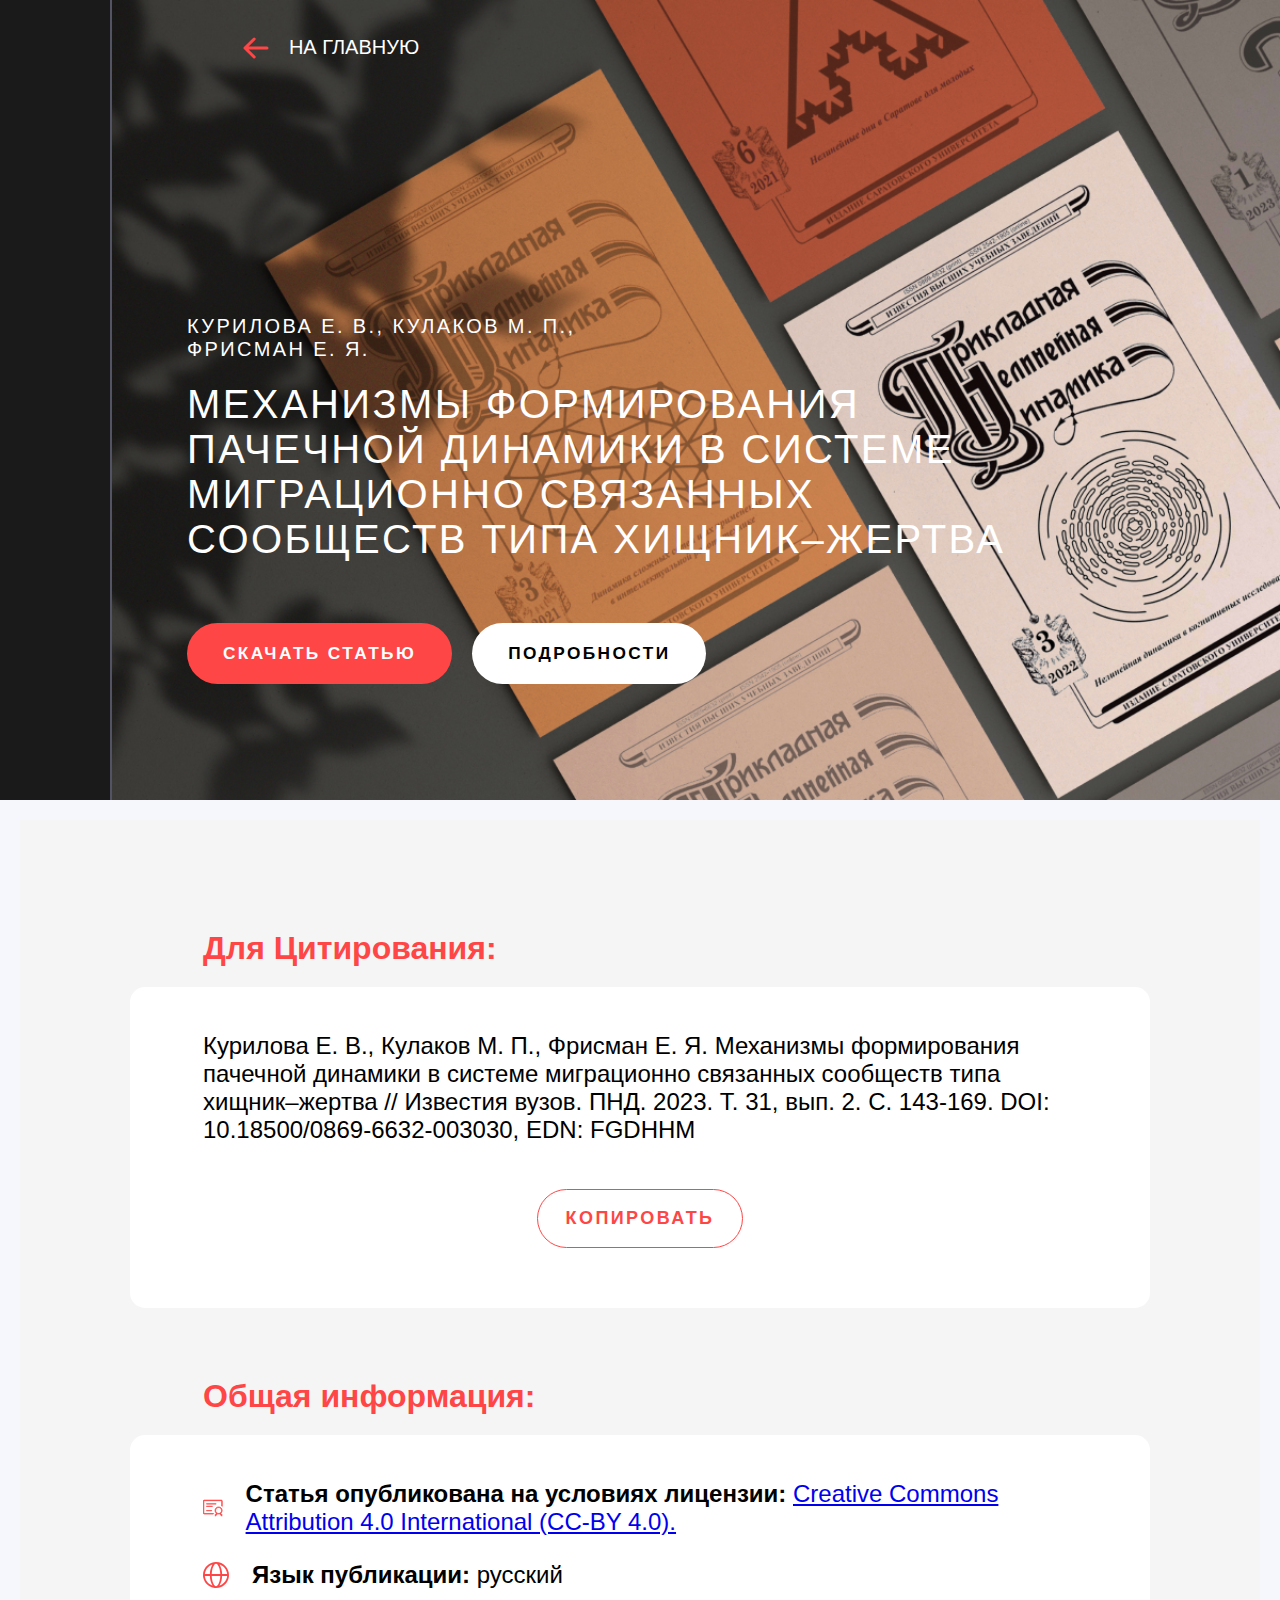
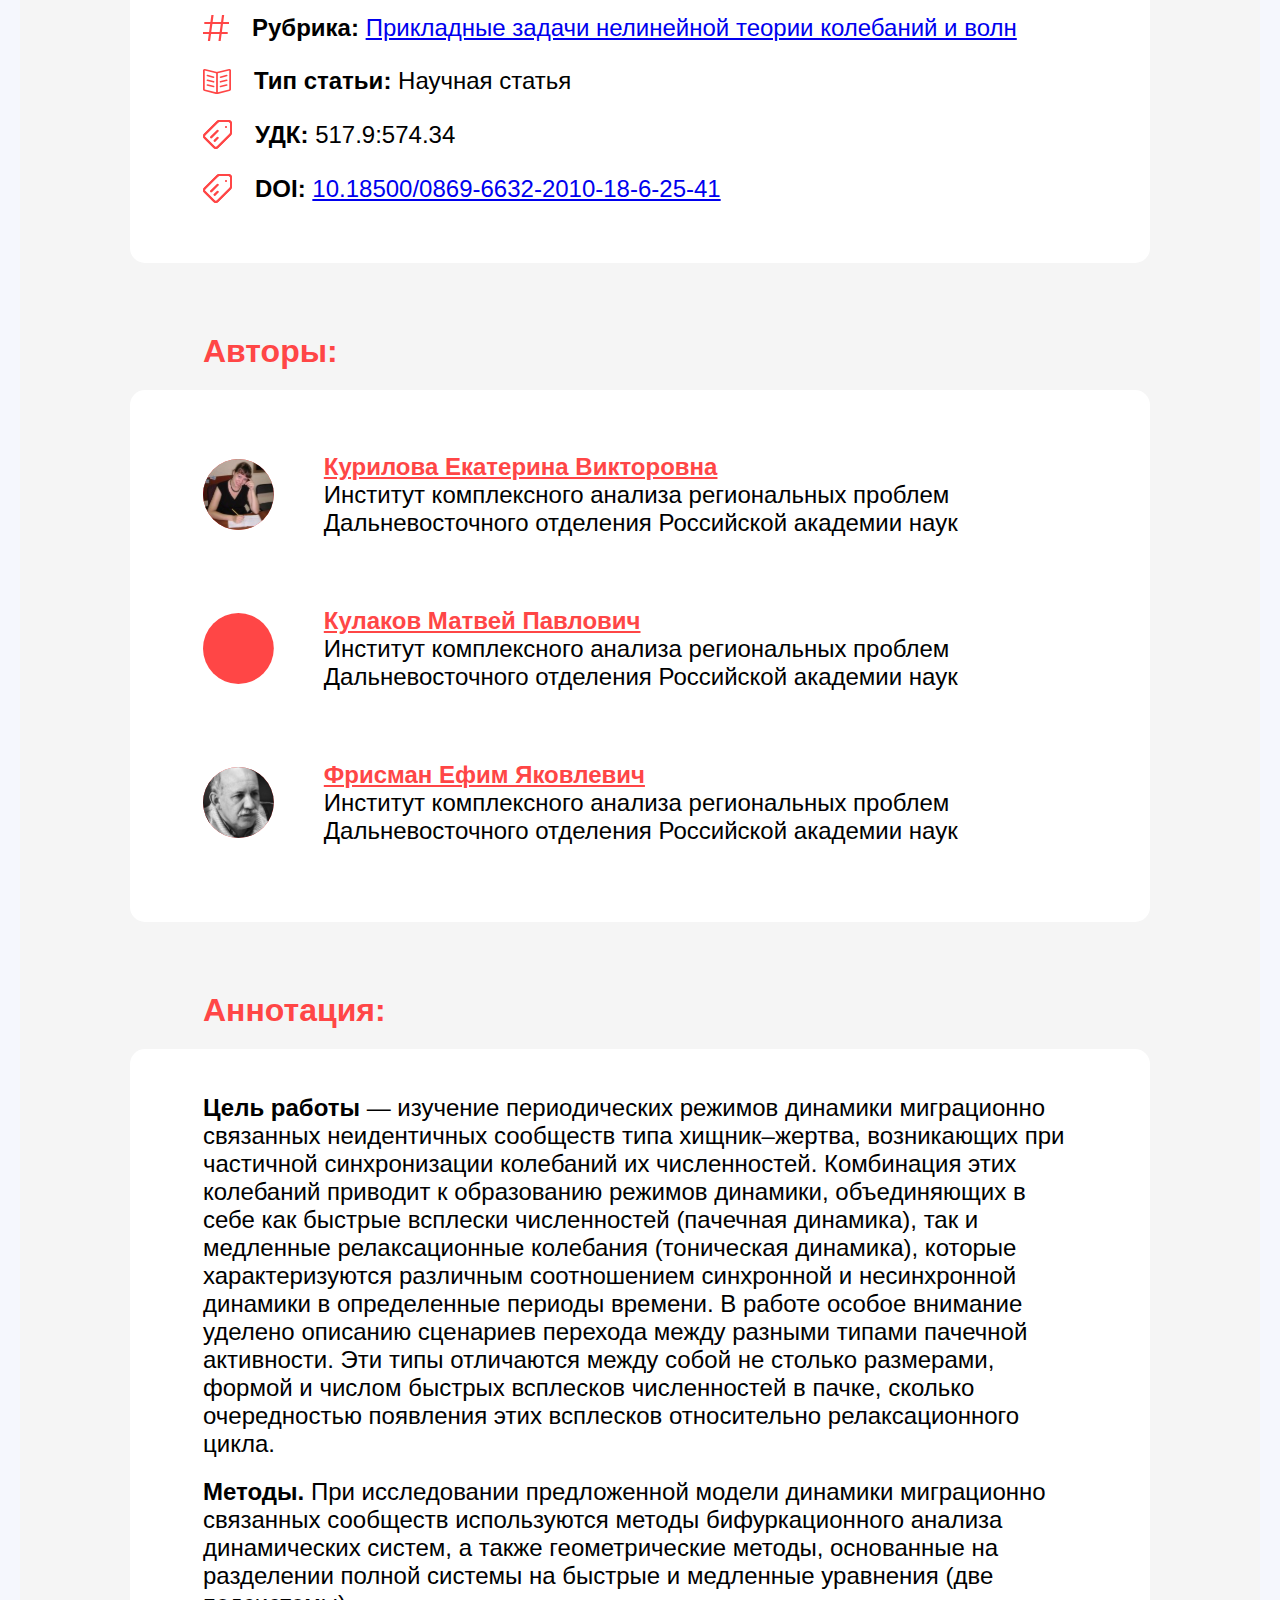
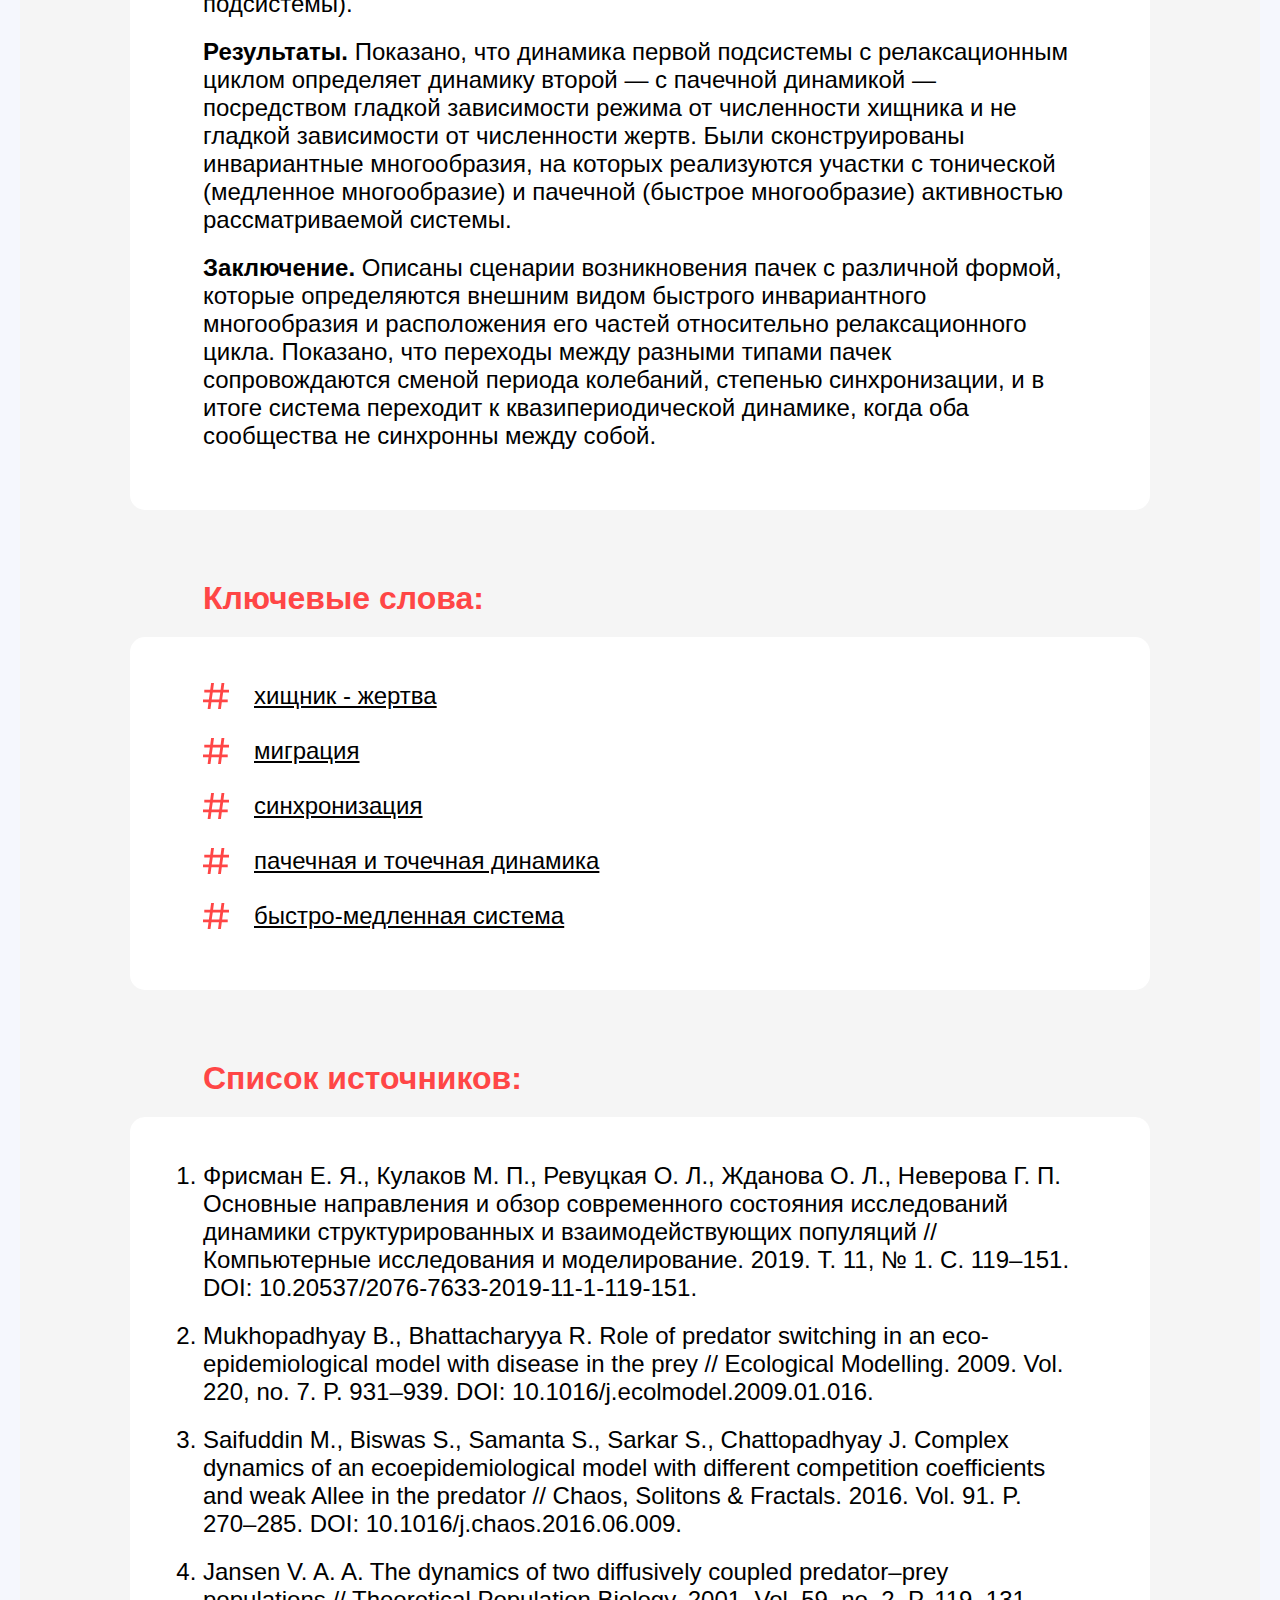
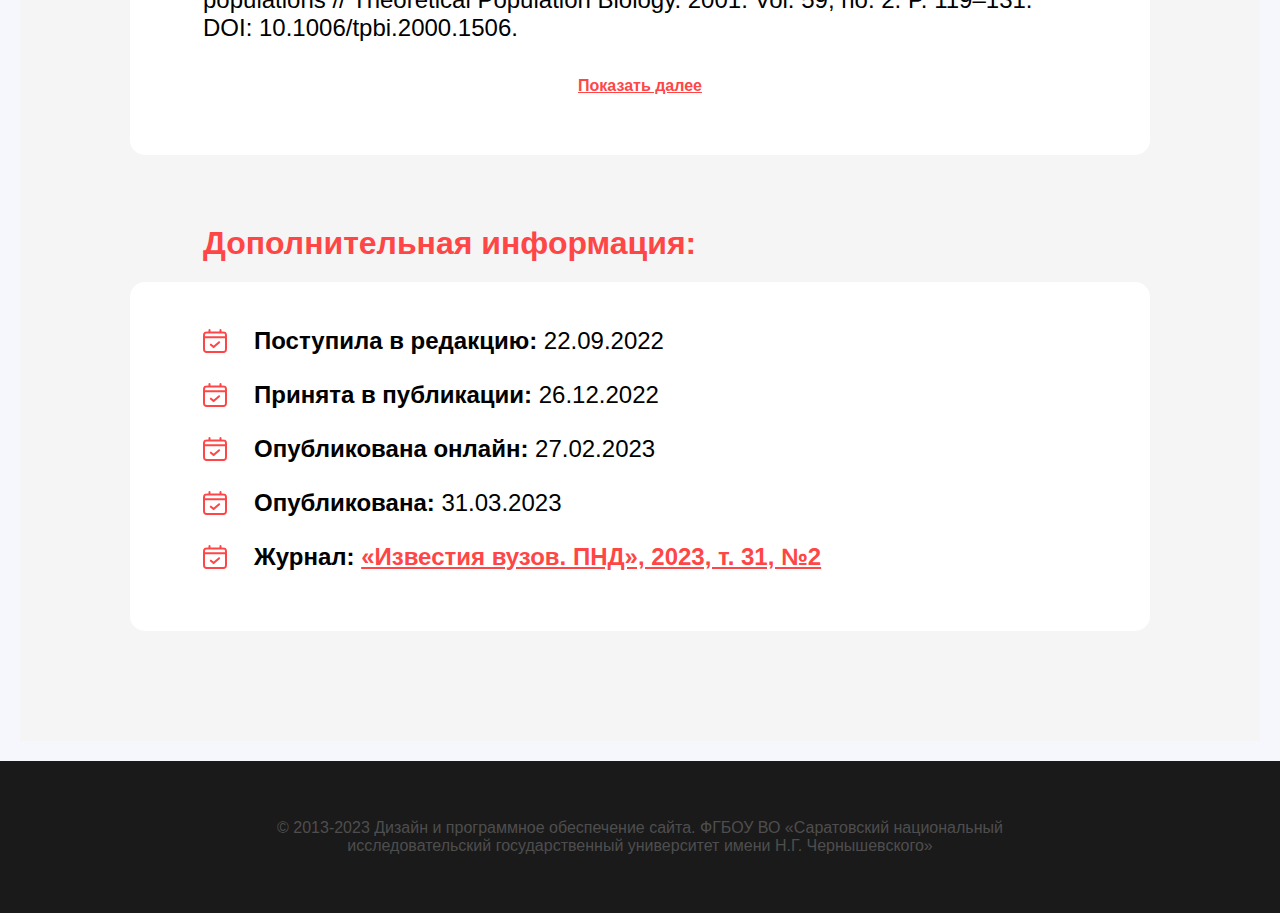
==== article.html @ 3cf643f3 "feat: add normal struct" ====
<!DOCTYPE html>
<html lang="en">
  <head>
    <meta charset="UTF-8" />
    <meta name="viewport" content="width=device-width, initial-scale=1.0" />
    <title>Новая статья</title>
    <link rel="stylesheet" href="./src/css/styles.css">
  </head>
  <body>
    <header>
      <div class="header-content">
        <div class="sidebar">
          <div class="trigger">
            <div class="linkbtn" onclick="toggleMenu('linksMenu')">
              <img src="Topbtn.png" alt="" />
            </div>
            <div class="center">
              <div class="Searchbtn" onclick="toggleMenu('searchMenu')">
                <img src="Search.png" alt="" />
              </div>
              <div class="Menubtn" onclick="toggleMenu('menu')">
                <img src="side3.png" alt="" />
              </div>
            </div>
            <div class="authbtn" onclick="toggleMenu('authMenu')">
              <img src="auth.png" alt="" />
            </div>
          </div>
          <div class="menu" id="linksMenu">
            <a href="#">WoS: 0.13</a>
            <a href="#">SCOPUS: 1.2</a>
            <a href="#">RSCI</a>
            <a href="#">РИНЦ: 0.626</a>
            <a href="#">Scimago: Q3</a>
            <a href="#">Список ВАК</a>
            <a href="#">Журналы СГУ</a>
          </div>
          <div class="menu" id="menu">
            <a href="#">Общая информация</a>
            <a href="#">Цели и тематика журнала</a>
            <a href="#">Индексирование</a>
            <a href="#">Редакционная коллегия</a>
            <a href="#">Правила представления рукописей</a>
            <a href="#">Порядок рецензирования рукописей</a>
            <a href="#">Авторы</a>
            <a href="#">Издательская этика</a>
            <a href="#">Рубрики</a>
            <a href="#">Новости</a>
            <a href="#">Контакты</a>
            <a href="#">Ранний доступ</a>
          </div>
          <div class="menu" id="searchMenu">
            <input type="text" id="searchInput" placeholder="Введите текст для поиска" />
            <div class="dropdown">
              <input
                type="text"
                class="dropdown-btn"
                placeholder="Выберите ключевое слово"
                readonly
                onclick="toggleDropdown()"
              />
              <div class="dropdown-content" id="dropdown-content">
                <a href="#" onclick="selectKeyword('Ключевое слово 1')">Ключевое слово 1</a>
                <a href="#" onclick="selectKeyword('Ключевое слово 2')">Ключевое слово 2</a>
                <a href="#" onclick="selectKeyword('Ключевое слово 3')">Ключевое слово 3</a>
              </div>
            </div>
            <button onclick="search()">Искать</button>
          </div>
          <div class="menu" id="authMenu">
            <input type="text" id="login" placeholder="Логин" />
            <input type="password" id="password" placeholder="Пароль" />
            <button onclick="login()">Войти</button>
          </div>
        </div>
        <div class="header-right-wrapper">
          <div class="contact-info">
            <a href="main.html" class="link">
              <svg
                width="26"
                height="22"
                viewBox="0 0 26 22"
                fill="none"
                xmlns="http://www.w3.org/2000/svg"
              >
                <path
                  d="M2 11H24M2 11L11.1667 2M2 11L11.1667 20"
                  stroke="#FF4646"
                  stroke-width="3"
                  stroke-linecap="round"
                  stroke-linejoin="round"
                />
              </svg>
              на главную</a
            >
          </div>
          <div class="headline">
            <h2>Курилова Е. В., Кулаков М. П., Фрисман Е. Я.</h2>
            <h1>
              Механизмы формирования пачечной динамики в системе миграционно связанных сообществ
              типа хищник–жертва
            </h1>
            <div class="buttons">
              <button class="releases-btn">СКАЧАТЬ СТАТЬЮ</button>
              <button class="download-btn">ПОДРОБНОСТИ</button>
            </div>
          </div>
        </div>
        <script src="func.js"></script>
      </div>
    </header>
    <main>
      <div class="article-content">
        <div class="block">
          <h4 class="block_title">Для Цитирования:</h4>
          <div class="block_content">
            <div class="first">
              Курилова Е. В., Кулаков М. П., Фрисман Е. Я. Механизмы формирования пачечной динамики
              в системе миграционно связанных сообществ типа хищник–жертва // Известия вузов. ПНД.
              2023. Т. 31, вып. 2. С. 143-169. DOI: 10.18500/0869-6632-003030, EDN: FGDHHM
              <button class="main-btns">Копировать</button>
            </div>
          </div>
        </div>
        <div class="block">
          <h4 class="block_title">Общая информация:</h4>
          <div class="block_content">
            <div class="second">
              <div class="second_item">
                <svg
                  width="28"
                  height="25"
                  viewBox="0 0 28 25"
                  fill="none"
                  xmlns="http://www.w3.org/2000/svg"
                >
                  <path
                    d="M27.5 1.74449V9.53724C27.2625 9.32477 27.0121 9.12671 26.75 8.94425V1.74449V1.24449H26.25H1.75H1.25V1.74449V19.1894V19.6894H1.75H15.2464L14.9868 20.0067L14.9865 20.007L14.6378 20.4339H1.75C1.41797 20.4339 1.09986 20.3024 0.865559 20.0688C0.631312 19.8353 0.5 19.519 0.5 19.1894V1.74449C0.5 1.41494 0.631312 1.09857 0.865559 0.86506C1.09986 0.631497 1.41797 0.5 1.75 0.5H26.25C26.582 0.5 26.9001 0.631498 27.1344 0.86506C27.3687 1.09857 27.5 1.41494 27.5 1.74449Z"
                    fill="#FF4646"
                    stroke="#FF4646"
                  />
                  <path
                    d="M4.875 6.12905V5.73346H18.75V6.12905H4.875Z"
                    fill="#FF4646"
                    stroke="#FF4646"
                  />
                  <path
                    d="M4.875 9.61807V9.22247H13.5V9.61807H4.875Z"
                    fill="#FF4646"
                    stroke="#FF4646"
                  />
                  <path
                    d="M4.875 15.7237V15.3281H12.625V15.7237H4.875Z"
                    fill="#FF4646"
                    stroke="#FF4646"
                  />
                  <path
                    d="M22.2776 10.2953V10.2953C23.2954 10.2882 24.2917 10.5868 25.1366 11.1522C25.9828 11.7184 26.6377 12.5258 27.016 13.4686C27.3943 14.4113 27.4785 15.4458 27.2576 16.437C27.0367 17.4281 26.521 18.33 25.7775 19.0247L25.4349 19.3449L25.7325 19.7074L27.2703 21.5801L26.7845 23.5225L24.2124 20.3981L24.0022 20.1428L23.685 20.2363C22.7636 20.5079 21.783 20.5079 20.8615 20.2363L20.5443 20.1428L20.3341 20.3981L17.762 23.5225L17.2763 21.5801L18.8141 19.7074L19.1117 19.3449L18.769 19.0247C18.0256 18.33 17.5098 17.4281 17.2889 16.437C17.068 15.4458 17.1522 14.4113 17.5305 13.4686C17.9088 12.5258 18.5637 11.7184 19.4099 11.1522C20.2548 10.5868 21.2511 10.2882 22.2689 10.2953V10.2953H22.2776ZM22.2707 19.6109V19.6109L22.2753 19.6109C23.4135 19.6162 24.5078 19.1719 25.3186 18.3747C26.1295 17.5774 26.5909 16.4921 26.6014 15.3562H26.6014V15.3515C26.6013 14.5113 26.352 13.6899 25.8851 12.9908C25.4181 12.2917 24.7544 11.746 23.9776 11.4221C23.2008 11.0983 22.3454 11.0106 21.5188 11.1701C20.6922 11.3296 19.9312 11.7291 19.3314 12.3188C18.7317 12.9084 18.32 13.6619 18.1484 14.4845C17.9768 15.3071 18.053 16.1619 18.3674 16.9413C18.6818 17.7208 19.2202 18.3899 19.9147 18.8648C20.6092 19.3397 21.4289 19.5992 22.2707 19.6109Z"
                    fill="#FF4646"
                    stroke="#FF4646"
                  />
                </svg>
                <div>
                  <b>Статья опубликована на условиях лицензии:</b>
                  <a href="https://creativecommons.org/licenses/by/4.0/deed.ru"
                    >Creative Commons Attribution 4.0 International (CC-BY 4.0).</a
                  >
                </div>
              </div>
              <div class="second_item">
                <svg
                  width="26"
                  height="26"
                  viewBox="0 0 26 26"
                  fill="none"
                  xmlns="http://www.w3.org/2000/svg"
                >
                  <path
                    d="M26 12.9998C26.0019 15.5537 25.2504 18.0514 23.8395 20.1809C22.4286 22.3103 20.4209 23.9769 18.0674 24.9724C15.7138 25.9679 13.1189 26.2481 10.6069 25.778C8.09487 25.3078 5.77726 24.1082 3.94374 22.3291C2.11023 20.55 0.842161 18.2703 0.298049 15.775C-0.246063 13.2797 -0.0420784 10.6795 0.884503 8.29935C1.81109 5.91924 3.41916 3.86485 5.50771 2.39298C7.59625 0.921109 10.0726 0.0970559 12.6273 0.0238295C12.8731 -0.00794318 13.122 -0.00794318 13.3678 0.0238295C16.7492 0.117809 19.9606 1.52581 22.3195 3.94859C24.6784 6.37137 25.9987 9.61954 26 12.9998ZM8.6486 23.2848C8.92665 23.4018 9.20854 23.5074 9.49425 23.6015C7.79114 20.6478 6.90057 17.2964 6.91297 13.8875H1.8555C2.0205 15.9246 2.74093 17.8776 3.93854 19.5343C5.13616 21.191 6.76516 22.4881 8.6486 23.2848ZM2.69787 8.65479C2.23722 9.74141 1.95393 10.8948 1.85879 12.0711H6.91297C6.90271 8.68275 7.78017 5.35075 9.45813 2.40637C9.18555 2.49716 8.91571 2.5989 8.6486 2.71157C5.96879 3.84651 3.83509 5.97752 2.69787 8.65479ZM17.2627 12.0711C17.2223 10.7981 17.079 9.53054 16.8342 8.28068C16.5947 7.00197 16.2016 5.75683 15.6634 4.57232C14.9294 3.01021 14.0066 1.99123 13.2053 1.83699C13.0668 1.83492 12.9283 1.83492 12.7898 1.83699C11.9885 1.99123 11.0657 3.01021 10.3317 4.57396C9.79403 5.75854 9.40148 7.00368 9.16256 8.28232C8.91783 9.53164 8.7745 10.7987 8.73399 12.0711H17.2627ZM15.6634 21.3846C16.2017 20.2002 16.5948 18.955 16.8342 17.6763C17.0783 16.4269 17.221 15.1599 17.2611 13.8875H8.73563C8.77612 15.1605 8.91944 16.4281 9.1642 17.6779C9.4032 18.956 9.79575 20.2006 10.3333 21.3846C11.133 23.0846 12.1544 24.1413 13 24.1413C13.8456 24.1413 14.867 23.0846 15.665 21.3846H15.6634ZM23.3021 17.3448C23.7679 16.2454 24.0524 15.0779 24.1445 13.8875H19.0837C19.0969 17.2975 18.2063 20.6502 16.5025 23.6047C16.7882 23.5107 17.0712 23.4046 17.3514 23.2864C20.0309 22.1519 22.1646 20.0215 23.3021 17.3448ZM17.3514 2.71157C17.084 2.59878 16.8123 2.49642 16.5369 2.40473C18.215 5.34905 19.0925 8.68109 19.0821 12.0694H24.1412C23.9698 10.0396 23.2467 8.09507 22.0501 6.44587C20.8535 4.79667 19.2288 3.50544 17.3514 2.71157Z"
                    fill="#FF4646"
                  />
                </svg>
                <div><b>Язык публикации:</b> <span>русский</span></div>
              </div>
              <div class="second_item">
                <svg
                  width="26"
                  height="26"
                  viewBox="0 0 26 26"
                  fill="none"
                  xmlns="http://www.w3.org/2000/svg"
                >
                  <path
                    d="M19.9592 9.1L18.898 16.9H24.6939V18.9429H18.6122L17.6735 26H15.4694L16.4082 18.9429H8.04082L7.06122 26H4.85714L5.79592 18.9429H0V16.9H6.08163L7.14286 9.1H1.30612V7.05714H7.42857L8.36735 0H10.6122L9.63265 7.05714H18.0408L18.9796 0H21.1837L20.2449 7.05714H26V9.1H19.9592ZM17.7551 9.1H9.38775L8.28571 16.9H16.6939L17.7551 9.1Z"
                    fill="#FF4646"
                  />
                </svg>
                <div>
                  <b>Рубрика:</b>
                  <a
                    href="https://andjournal.sgu.ru/ru/rubrika/prikladnye-zadachi-nelineynoy-teorii-kolebaniy-i-voln"
                    >Прикладные задачи нелинейной теории колебаний и волн</a
                  >
                </div>
              </div>
              <div class="second_item">
                <svg
                  width="28"
                  height="25"
                  viewBox="0 0 28 25"
                  fill="none"
                  xmlns="http://www.w3.org/2000/svg"
                >
                  <g clip-path="url(#clip0_66_862)">
                    <path
                      d="M26.0338 0.038244L14.4663 2.8359C14.1723 2.90621 13.5336 2.90543 13.2413 2.83199L1.97134 0.0437127C0.965961 -0.203944 -0.00878906 0.443713 -0.00878906 1.36871V20.3656C-0.00878906 21.1492 0.656211 21.8984 1.50321 22.1093L12.7732 24.8984C13.0751 24.9734 13.4627 25.0148 13.8652 25.0148C14.1408 25.0148 14.5486 24.9961 14.924 24.9039L26.4915 22.1062C27.3411 21.9015 28.0087 21.1531 28.0087 20.3664V1.36871C28.0096 0.444494 27.0357 -0.204725 26.0338 0.038244ZM13.125 23.3625L1.94334 20.6023C1.85934 20.582 1.74034 20.4437 1.74034 20.3656V1.61481L12.7723 4.33824C12.8791 4.36481 12.999 4.3859 13.1241 4.40309V23.3632L13.125 23.3625ZM26.2587 20.3656C26.2587 20.4429 26.117 20.5765 26.033 20.5976L14.8741 23.2961V4.35309C14.8898 4.34918 14.9073 4.34762 14.9231 4.34371L26.2578 1.60621L26.2587 20.3656ZM17.5542 8.94293C17.633 8.94293 17.7135 8.93434 17.7922 8.91403L23.9155 7.37496C24.381 7.25777 24.6522 6.82653 24.521 6.4109C24.3897 5.99528 23.9041 5.75465 23.4412 5.87028L17.318 7.40934C16.8525 7.52653 16.5812 7.95778 16.7125 8.3734C16.821 8.71793 17.1718 8.94293 17.5542 8.94293ZM17.5551 13.6304C17.6338 13.6304 17.7143 13.6211 17.7931 13.6015L23.9163 12.0625C24.3818 11.9453 24.6531 11.514 24.5218 11.0984C24.3906 10.6828 23.905 10.4422 23.4421 10.557L17.3188 12.0961C16.8533 12.2132 16.5821 12.6445 16.7133 13.0593C16.8218 13.4046 17.1727 13.6296 17.5551 13.6296V13.6304ZM17.5551 18.3179C17.6338 18.3179 17.7143 18.3086 17.7931 18.289L23.9163 16.75C24.3818 16.632 24.6531 16.2015 24.5218 15.7859C24.3906 15.3703 23.905 15.1296 23.4421 15.2453L17.3188 16.7843C16.8533 16.9023 16.5821 17.3328 16.7133 17.7484C16.8218 18.0929 17.1727 18.3179 17.5551 18.3179ZM10.7905 7.40934L4.66721 5.87028C4.20434 5.75543 3.71871 5.99606 3.58746 6.4109C3.45621 6.82574 3.72746 7.25699 4.19296 7.37496L10.3162 8.91403C10.395 8.93356 10.4746 8.94293 10.5533 8.94293C10.9357 8.94293 11.2866 8.71793 11.3951 8.3734C11.5255 7.95856 11.2551 7.52731 10.7887 7.40934H10.7905ZM10.7905 12.0968L4.66721 10.5578C4.20434 10.4422 3.71871 10.6836 3.58746 11.0992C3.45621 11.5148 3.72746 11.9453 4.19296 12.0632L10.3162 13.6023C10.395 13.6226 10.4746 13.6312 10.5533 13.6312C10.9357 13.6312 11.2866 13.4062 11.3951 13.0609C11.5255 12.6461 11.2551 12.2148 10.7887 12.0968H10.7905ZM10.7905 16.7843L4.66721 15.2453C4.20434 15.1296 3.71871 15.3711 3.58746 15.7859C3.45621 16.2007 3.72746 16.632 4.19296 16.75L10.3162 18.289C10.395 18.3093 10.4746 18.3179 10.5533 18.3179C10.9357 18.3179 11.2866 18.0929 11.3951 17.7476C11.5255 17.332 11.2551 16.9015 10.7887 16.7836L10.7905 16.7843Z"
                      fill="#FF4646"
                    />
                  </g>
                  <defs>
                    <clipPath id="clip0_66_862">
                      <rect width="28" height="25" fill="white" />
                    </clipPath>
                  </defs>
                </svg>
                <div>
                  <b>Тип статьи:</b>
                  <span>Научная статья</span>
                </div>
              </div>
              <div class="second_item">
                <svg
                  width="29"
                  height="29"
                  viewBox="0 0 29 29"
                  fill="none"
                  xmlns="http://www.w3.org/2000/svg"
                >
                  <path
                    d="M8.19125 17.3131L14.6 10.9044M11.6869 20.8088L14.6 17.8957M14.4998 1.68282L1.68232 14.5002C1.24543 14.9373 1 15.5299 1 16.1479C1 16.7658 1.24543 17.3585 1.68232 17.7955L11.2045 27.3177C11.6415 27.7546 12.2342 28 12.8521 28C13.4701 28 14.0627 27.7546 14.4998 27.3177L27.3172 14.5002C27.7543 14.0633 27.9999 13.4706 28 12.8526V3.33044C28 2.71237 27.7545 2.11961 27.3174 1.68257C26.8804 1.24553 26.2876 1 25.6696 1H16.1474C15.5294 1.00013 14.9367 1.24575 14.4998 1.68282Z"
                    stroke="#FF4646"
                    stroke-width="2"
                    stroke-linecap="round"
                    stroke-linejoin="round"
                  />
                  <path
                    d="M8.19125 17.3131L14.6 10.9044M11.6869 20.8088L14.6 17.8957M14.4998 1.68282L1.68232 14.5002C1.24543 14.9373 1 15.5299 1 16.1479C1 16.7658 1.24543 17.3585 1.68232 17.7955L11.2045 27.3177C11.6415 27.7546 12.2342 28 12.8521 28C13.4701 28 14.0627 27.7546 14.4998 27.3177L27.3172 14.5002C27.7543 14.0633 27.9999 13.4706 28 12.8526V3.33044C28 2.71237 27.7545 2.11961 27.3174 1.68257C26.8804 1.24553 26.2876 1 25.6696 1H16.1474C15.5294 1.00013 14.9367 1.24575 14.4998 1.68282Z"
                    stroke="#FF4646"
                    stroke-width="2"
                    stroke-linecap="round"
                    stroke-linejoin="round"
                  />
                  <path
                    d="M24 7C24 7.26522 23.8946 7.51957 23.7071 7.70711C23.5196 7.89464 23.2652 8 23 8C22.7348 8 22.4804 7.89464 22.2929 7.70711C22.1054 7.51957 22 7.26522 22 7C22 6.73478 22.1054 6.48043 22.2929 6.29289C22.4804 6.10536 22.7348 6 23 6C23.2652 6 23.5196 6.10536 23.7071 6.29289C23.8946 6.48043 24 6.73478 24 7Z"
                    fill="#FF4646"
                  />
                </svg>
                <div>
                  <b>УДК:</b>
                  <span>517.9:574.34</span>
                </div>
              </div>
              <div class="second_item">
                <svg
                  width="29"
                  height="29"
                  viewBox="0 0 29 29"
                  fill="none"
                  xmlns="http://www.w3.org/2000/svg"
                >
                  <path
                    d="M8.19125 17.3131L14.6 10.9044M11.6869 20.8088L14.6 17.8957M14.4998 1.68282L1.68232 14.5002C1.24543 14.9373 1 15.5299 1 16.1479C1 16.7658 1.24543 17.3585 1.68232 17.7955L11.2045 27.3177C11.6415 27.7546 12.2342 28 12.8521 28C13.4701 28 14.0627 27.7546 14.4998 27.3177L27.3172 14.5002C27.7543 14.0633 27.9999 13.4706 28 12.8526V3.33044C28 2.71237 27.7545 2.11961 27.3174 1.68257C26.8804 1.24553 26.2876 1 25.6696 1H16.1474C15.5294 1.00013 14.9367 1.24575 14.4998 1.68282Z"
                    stroke="#FF4646"
                    stroke-width="2"
                    stroke-linecap="round"
                    stroke-linejoin="round"
                  />
                  <path
                    d="M8.19125 17.3131L14.6 10.9044M11.6869 20.8088L14.6 17.8957M14.4998 1.68282L1.68232 14.5002C1.24543 14.9373 1 15.5299 1 16.1479C1 16.7658 1.24543 17.3585 1.68232 17.7955L11.2045 27.3177C11.6415 27.7546 12.2342 28 12.8521 28C13.4701 28 14.0627 27.7546 14.4998 27.3177L27.3172 14.5002C27.7543 14.0633 27.9999 13.4706 28 12.8526V3.33044C28 2.71237 27.7545 2.11961 27.3174 1.68257C26.8804 1.24553 26.2876 1 25.6696 1H16.1474C15.5294 1.00013 14.9367 1.24575 14.4998 1.68282Z"
                    stroke="#FF4646"
                    stroke-width="2"
                    stroke-linecap="round"
                    stroke-linejoin="round"
                  />
                  <path
                    d="M24 7C24 7.26522 23.8946 7.51957 23.7071 7.70711C23.5196 7.89464 23.2652 8 23 8C22.7348 8 22.4804 7.89464 22.2929 7.70711C22.1054 7.51957 22 7.26522 22 7C22 6.73478 22.1054 6.48043 22.2929 6.29289C22.4804 6.10536 22.7348 6 23 6C23.2652 6 23.5196 6.10536 23.7071 6.29289C23.8946 6.48043 24 6.73478 24 7Z"
                    fill="#FF4646"
                  />
                </svg>
                <div>
                  <b>DOI:</b>
                  <a
                    href="https://andjournal.sgu.ru/ru/articles/sinhronizaciya-2-ciklov-v-sisteme-simmetrichno-svyazannyh-populyaciy-zapas-popolnenie-v"
                    >10.18500/0869-6632-2010-18-6-25-41</a
                  >
                </div>
              </div>
            </div>
          </div>
        </div>
        <div class="block">
          <h4 class="block_title">Авторы:</h4>
          <div class="block_content">
            <div class="third">
              <div class="third_item">
                <svg
                  width="119"
                  height="119"
                  viewBox="0 0 119 119"
                  fill="none"
                  xmlns="http://www.w3.org/2000/svg"
                  xmlns:xlink="http://www.w3.org/1999/xlink"
                >
                  <circle cx="59.5" cy="59.5" r="59.5" fill="#FF4646" />
                  <circle cx="59.5" cy="59.5" r="59.5" fill="url(#pattern0_64_787)" />
                  <defs>
                    <pattern
                      id="pattern0_64_787"
                      patternContentUnits="objectBoundingBox"
                      width="1"
                      height="1"
                    >
                      <use
                        xlink:href="#image0_64_787"
                        transform="translate(0 -0.166667) scale(0.00724638)"
                      />
                    </pattern>
                    <image
                      id="image0_64_787"
                      width="138"
                      height="184"
                      xlink:href="[data-uri]"
                    />
                  </defs>
                </svg>
                <div>
                  <span>Курилова Екатерина Викторовна</span>
                  <p>
                    Институт комплексного анализа региональных проблем Дальневосточного отделения
                    Российской академии наук
                  </p>
                </div>
              </div>
              <div class="third_item">
                <svg
                  width="119"
                  height="119"
                  viewBox="0 0 119 119"
                  fill="none"
                  xmlns="http://www.w3.org/2000/svg"
                >
                  <circle cx="59.5" cy="59.5" r="59.5" fill="#FF4646" />
                  <circle cx="59.5" cy="59.5" r="59.5" />
                </svg>
                <div>
                  <span>Кулаков Матвей Павлович</span>
                  <p>
                    Институт комплексного анализа региональных проблем Дальневосточного отделения
                    Российской академии наук
                  </p>
                </div>
              </div>
              <div class="third_item">
                <svg
                  width="119"
                  height="119"
                  viewBox="0 0 119 119"
                  fill="none"
                  xmlns="http://www.w3.org/2000/svg"
                  xmlns:xlink="http://www.w3.org/1999/xlink"
                >
                  <circle cx="59.5" cy="59.5" r="59.5" fill="#FF4646" />
                  <circle cx="59.5" cy="59.5" r="59.5" fill="url(#pattern0_64_788)" />
                  <defs>
                    <pattern
                      id="pattern0_64_788"
                      patternContentUnits="objectBoundingBox"
                      width="1"
                      height="1"
                    >
                      <use
                        xlink:href="#image0_64_788"
                        transform="translate(0 -0.166667) scale(0.00724638)"
                      />
                    </pattern>
                    <image
                      id="image0_64_788"
                      width="138"
                      height="184"
                      xlink:href="[data-uri]"
                    />
                  </defs>
                </svg>
                <div>
                  <span>Фрисман Ефим Яковлевич</span>
                  <p>
                    Институт комплексного анализа региональных проблем Дальневосточного отделения
                    Российской академии наук
                  </p>
                </div>
              </div>
            </div>
          </div>
        </div>
        <div class="block">
          <h4 class="block_title">Аннотация:</h4>
          <div class="block_content">
            <div class="fourth">
              <div>
                <b>Цель работы</b>
                <span>
                  — изучение периодических режимов динамики миграционно связанных неидентичных
                  сообществ типа хищник–жертва, возникающих при частичной синхронизации колебаний их
                  численностей. Комбинация этих колебаний приводит к образованию режимов динамики,
                  объединяющих в себе как быстрые всплески численностей (пачечная динамика), так и
                  медленные релаксационные колебания (тоническая динамика), которые характеризуются
                  различным соотношением синхронной и несинхронной динамики в определенные периоды
                  времени. В работе особое внимание уделено описанию сценариев перехода между
                  разными типами пачечной активности. Эти типы отличаются между собой не столько
                  размерами, формой и числом быстрых всплесков численностей в пачке, сколько
                  очередностью появления этих всплесков относительно релаксационного цикла.</span
                >
              </div>
              <div>
                <b>Методы.</b>
                <span
                  >При исследовании предложенной модели динамики миграционно связанных сообществ
                  используются методы бифуркационного анализа динамических систем, а также
                  геометрические методы, основанные на разделении полной системы на быстрые и
                  медленные уравнения (две подсистемы).
                </span>
              </div>
              <div>
                <b>Результаты.</b>
                <span>
                  Показано, что динамика первой подсистемы с релаксационным циклом определяет
                  динамику второй — с пачечной динамикой — посредством гладкой зависимости режима от
                  численности хищника и не гладкой зависимости от численности жертв. Были
                  сконструированы инвариантные многообразия, на которых реализуются участки с
                  тонической (медленное многообразие) и пачечной (быстрое многообразие) активностью
                  рассматриваемой системы.
                </span>
              </div>
              <div>
                <b>Заключение.</b>
                <span>
                  Описаны сценарии возникновения пачек с различной формой, которые определяются
                  внешним видом быстрого инвариантного многообразия и расположения его частей
                  относительно релаксационного цикла. Показано, что переходы между разными типами
                  пачек сопровождаются сменой периода колебаний, степенью синхронизации, и в итоге
                  система переходит к квазипериодической динамике, когда оба сообщества не синхронны
                  между собой.
                </span>
              </div>
            </div>
          </div>
        </div>
        <div class="block">
          <h4 class="block_title">Ключевые слова:</h4>
          <div class="block_content">
            <div class="fifth">
              <div class="fifth_item">
                <svg
                  width="26"
                  height="26"
                  viewBox="0 0 26 26"
                  fill="none"
                  xmlns="http://www.w3.org/2000/svg"
                >
                  <path
                    d="M20.1109 9.39714L19.1495 16.6029H24.718V19.3143H18.7889L17.9075 26H15.0632L15.9445 19.3143H8.37288L7.49152 26H4.64715L5.52851 19.3143H0V16.6029H5.88906L6.8906 9.39714H1.28197V6.68571H7.25115L8.13251 0H10.9769L10.0955 6.68571H17.6271L18.5085 0H21.3528L20.4715 6.68571H26V9.39714H20.1109ZM17.2666 9.39714H9.73498L8.73343 16.6029H16.3051L17.2666 9.39714Z"
                    fill="#FF4646"
                  />
                </svg>
                <span>хищник - жертва</span>
              </div>
              <div class="fifth_item">
                <svg
                  width="26"
                  height="26"
                  viewBox="0 0 26 26"
                  fill="none"
                  xmlns="http://www.w3.org/2000/svg"
                >
                  <path
                    d="M20.1109 9.39714L19.1495 16.6029H24.718V19.3143H18.7889L17.9075 26H15.0632L15.9445 19.3143H8.37288L7.49152 26H4.64715L5.52851 19.3143H0V16.6029H5.88906L6.8906 9.39714H1.28197V6.68571H7.25115L8.13251 0H10.9769L10.0955 6.68571H17.6271L18.5085 0H21.3528L20.4715 6.68571H26V9.39714H20.1109ZM17.2666 9.39714H9.73498L8.73343 16.6029H16.3051L17.2666 9.39714Z"
                    fill="#FF4646"
                  />
                </svg>
                <span>миграция</span>
              </div>
              <div class="fifth_item">
                <svg
                  width="26"
                  height="26"
                  viewBox="0 0 26 26"
                  fill="none"
                  xmlns="http://www.w3.org/2000/svg"
                >
                  <path
                    d="M20.1109 9.39714L19.1495 16.6029H24.718V19.3143H18.7889L17.9075 26H15.0632L15.9445 19.3143H8.37288L7.49152 26H4.64715L5.52851 19.3143H0V16.6029H5.88906L6.8906 9.39714H1.28197V6.68571H7.25115L8.13251 0H10.9769L10.0955 6.68571H17.6271L18.5085 0H21.3528L20.4715 6.68571H26V9.39714H20.1109ZM17.2666 9.39714H9.73498L8.73343 16.6029H16.3051L17.2666 9.39714Z"
                    fill="#FF4646"
                  />
                </svg>
                <span>синхронизация</span>
              </div>
              <div class="fifth_item">
                <svg
                  width="26"
                  height="26"
                  viewBox="0 0 26 26"
                  fill="none"
                  xmlns="http://www.w3.org/2000/svg"
                >
                  <path
                    d="M20.1109 9.39714L19.1495 16.6029H24.718V19.3143H18.7889L17.9075 26H15.0632L15.9445 19.3143H8.37288L7.49152 26H4.64715L5.52851 19.3143H0V16.6029H5.88906L6.8906 9.39714H1.28197V6.68571H7.25115L8.13251 0H10.9769L10.0955 6.68571H17.6271L18.5085 0H21.3528L20.4715 6.68571H26V9.39714H20.1109ZM17.2666 9.39714H9.73498L8.73343 16.6029H16.3051L17.2666 9.39714Z"
                    fill="#FF4646"
                  />
                </svg>
                <span>пачечная и точечная динамика</span>
              </div>
              <div class="fifth_item">
                <svg
                  width="26"
                  height="26"
                  viewBox="0 0 26 26"
                  fill="none"
                  xmlns="http://www.w3.org/2000/svg"
                >
                  <path
                    d="M20.1109 9.39714L19.1495 16.6029H24.718V19.3143H18.7889L17.9075 26H15.0632L15.9445 19.3143H8.37288L7.49152 26H4.64715L5.52851 19.3143H0V16.6029H5.88906L6.8906 9.39714H1.28197V6.68571H7.25115L8.13251 0H10.9769L10.0955 6.68571H17.6271L18.5085 0H21.3528L20.4715 6.68571H26V9.39714H20.1109ZM17.2666 9.39714H9.73498L8.73343 16.6029H16.3051L17.2666 9.39714Z"
                    fill="#FF4646"
                  />
                </svg>
                <span>быстро-медленная система</span>
              </div>
            </div>
          </div>
        </div>
        <div class="block">
          <h4 class="block_title">Список источников:</h4>
          <div class="block_content">
            <div class="sixth">
              <ol>
                <li>
                  Фрисман Е. Я., Кулаков М. П., Ревуцкая О. Л., Жданова О. Л., Неверова Г. П.
                  Основные направления и обзор современного состояния исследований динамики
                  структурированных и взаимодействующих популяций // Компьютерные исследования и
                  моделирование. 2019. Т. 11, № 1. С. 119–151. DOI:
                  10.20537/2076-7633-2019-11-1-119-151.
                </li>
                <li>
                  Mukhopadhyay B., Bhattacharyya R. Role of predator switching in an
                  eco-epidemiological model with disease in the prey // Ecological Modelling. 2009.
                  Vol. 220, no. 7. P. 931–939. DOI: 10.1016/j.ecolmodel.2009.01.016.
                </li>
                <li>
                  Saifuddin M., Biswas S., Samanta S., Sarkar S., Chattopadhyay J. Complex dynamics
                  of an ecoepidemiological model with different competition coefficients and weak
                  Allee in the predator // Chaos, Solitons & Fractals. 2016. Vol. 91. P. 270–285.
                  DOI: 10.1016/j.chaos.2016.06.009.
                </li>
                <li>
                  Jansen V. A. A. The dynamics of two diffusively coupled predator–prey populations
                  // Theoretical Population Biology. 2001. Vol. 59, no. 2. P. 119–131. DOI:
                  10.1006/tpbi.2000.1506.
                </li>
              </ol>
              <a href="">Показать далее</a>
            </div>
          </div>
        </div>
        <div class="block">
          <h4 class="block_title">Дополнительная информация:</h4>
          <div class="block_content">
            <div class="seven">
              <div class="seven_item">
                <svg
                  width="24"
                  height="24"
                  viewBox="0 0 24 24"
                  fill="none"
                  xmlns="http://www.w3.org/2000/svg"
                >
                  <path
                    d="M1 8.33333H23M1 8.33333V19.0891C1 20.4581 1 21.1423 1.29974 21.6652C1.56338 22.1251 1.98377 22.4995 2.50123 22.7338C3.0889 23 3.85861 23 5.39575 23H18.6043C20.1414 23 20.91 23 21.4977 22.7338C22.0151 22.4995 22.4369 22.1251 22.7005 21.6652C23 21.1428 23 20.4596 23 19.0933V8.33333M1 8.33333V7.3558C1 5.98678 1 5.30176 1.29974 4.77887C1.56338 4.31891 1.98377 3.94523 2.50123 3.71088C3.08948 3.44444 3.86012 3.44444 5.40028 3.44444H6.5M23 8.33333V7.35178C23 5.98543 23 5.30124 22.7005 4.77887C22.4369 4.31891 22.0151 3.94523 21.4977 3.71088C20.9095 3.44444 20.1404 3.44444 18.6003 3.44444H17.5M6.5 3.44444H17.5M6.5 3.44444V1M17.5 3.44444V1M16.125 13.2222L10.625 18.1111L7.875 15.6667"
                    stroke="#FF4646"
                    stroke-width="2"
                    stroke-linecap="round"
                    stroke-linejoin="round"
                  />
                </svg>
                <div><b>Поступила в редакцию:</b><span> 22.09.2022</span></div>
              </div>
              <div class="seven_item">
                <svg
                  width="24"
                  height="24"
                  viewBox="0 0 24 24"
                  fill="none"
                  xmlns="http://www.w3.org/2000/svg"
                >
                  <path
                    d="M1 8.33333H23M1 8.33333V19.0891C1 20.4581 1 21.1423 1.29974 21.6652C1.56338 22.1251 1.98377 22.4995 2.50123 22.7338C3.0889 23 3.85861 23 5.39575 23H18.6043C20.1414 23 20.91 23 21.4977 22.7338C22.0151 22.4995 22.4369 22.1251 22.7005 21.6652C23 21.1428 23 20.4596 23 19.0933V8.33333M1 8.33333V7.3558C1 5.98678 1 5.30176 1.29974 4.77887C1.56338 4.31891 1.98377 3.94523 2.50123 3.71088C3.08948 3.44444 3.86012 3.44444 5.40028 3.44444H6.5M23 8.33333V7.35178C23 5.98543 23 5.30124 22.7005 4.77887C22.4369 4.31891 22.0151 3.94523 21.4977 3.71088C20.9095 3.44444 20.1404 3.44444 18.6003 3.44444H17.5M6.5 3.44444H17.5M6.5 3.44444V1M17.5 3.44444V1M16.125 13.2222L10.625 18.1111L7.875 15.6667"
                    stroke="#FF4646"
                    stroke-width="2"
                    stroke-linecap="round"
                    stroke-linejoin="round"
                  />
                </svg>
                <div><b>Принята в публикации:</b><span> 26.12.2022</span></div>
              </div>
              <div class="seven_item">
                <svg
                  width="24"
                  height="24"
                  viewBox="0 0 24 24"
                  fill="none"
                  xmlns="http://www.w3.org/2000/svg"
                >
                  <path
                    d="M1 8.33333H23M1 8.33333V19.0891C1 20.4581 1 21.1423 1.29974 21.6652C1.56338 22.1251 1.98377 22.4995 2.50123 22.7338C3.0889 23 3.85861 23 5.39575 23H18.6043C20.1414 23 20.91 23 21.4977 22.7338C22.0151 22.4995 22.4369 22.1251 22.7005 21.6652C23 21.1428 23 20.4596 23 19.0933V8.33333M1 8.33333V7.3558C1 5.98678 1 5.30176 1.29974 4.77887C1.56338 4.31891 1.98377 3.94523 2.50123 3.71088C3.08948 3.44444 3.86012 3.44444 5.40028 3.44444H6.5M23 8.33333V7.35178C23 5.98543 23 5.30124 22.7005 4.77887C22.4369 4.31891 22.0151 3.94523 21.4977 3.71088C20.9095 3.44444 20.1404 3.44444 18.6003 3.44444H17.5M6.5 3.44444H17.5M6.5 3.44444V1M17.5 3.44444V1M16.125 13.2222L10.625 18.1111L7.875 15.6667"
                    stroke="#FF4646"
                    stroke-width="2"
                    stroke-linecap="round"
                    stroke-linejoin="round"
                  />
                </svg>
                <div><b>Опубликована онлайн:</b><span> 27.02.2023</span></div>
              </div>
              <div class="seven_item">
                <svg
                  width="24"
                  height="24"
                  viewBox="0 0 24 24"
                  fill="none"
                  xmlns="http://www.w3.org/2000/svg"
                >
                  <path
                    d="M1 8.33333H23M1 8.33333V19.0891C1 20.4581 1 21.1423 1.29974 21.6652C1.56338 22.1251 1.98377 22.4995 2.50123 22.7338C3.0889 23 3.85861 23 5.39575 23H18.6043C20.1414 23 20.91 23 21.4977 22.7338C22.0151 22.4995 22.4369 22.1251 22.7005 21.6652C23 21.1428 23 20.4596 23 19.0933V8.33333M1 8.33333V7.3558C1 5.98678 1 5.30176 1.29974 4.77887C1.56338 4.31891 1.98377 3.94523 2.50123 3.71088C3.08948 3.44444 3.86012 3.44444 5.40028 3.44444H6.5M23 8.33333V7.35178C23 5.98543 23 5.30124 22.7005 4.77887C22.4369 4.31891 22.0151 3.94523 21.4977 3.71088C20.9095 3.44444 20.1404 3.44444 18.6003 3.44444H17.5M6.5 3.44444H17.5M6.5 3.44444V1M17.5 3.44444V1M16.125 13.2222L10.625 18.1111L7.875 15.6667"
                    stroke="#FF4646"
                    stroke-width="2"
                    stroke-linecap="round"
                    stroke-linejoin="round"
                  />
                </svg>
                <div><b>Опубликована:</b><span> 31.03.2023</span></div>
              </div>
              <div class="seven_item">
                <svg
                  width="24"
                  height="24"
                  viewBox="0 0 24 24"
                  fill="none"
                  xmlns="http://www.w3.org/2000/svg"
                >
                  <path
                    d="M1 8.33333H23M1 8.33333V19.0891C1 20.4581 1 21.1423 1.29974 21.6652C1.56338 22.1251 1.98377 22.4995 2.50123 22.7338C3.0889 23 3.85861 23 5.39575 23H18.6043C20.1414 23 20.91 23 21.4977 22.7338C22.0151 22.4995 22.4369 22.1251 22.7005 21.6652C23 21.1428 23 20.4596 23 19.0933V8.33333M1 8.33333V7.3558C1 5.98678 1 5.30176 1.29974 4.77887C1.56338 4.31891 1.98377 3.94523 2.50123 3.71088C3.08948 3.44444 3.86012 3.44444 5.40028 3.44444H6.5M23 8.33333V7.35178C23 5.98543 23 5.30124 22.7005 4.77887C22.4369 4.31891 22.0151 3.94523 21.4977 3.71088C20.9095 3.44444 20.1404 3.44444 18.6003 3.44444H17.5M6.5 3.44444H17.5M6.5 3.44444V1M17.5 3.44444V1M16.125 13.2222L10.625 18.1111L7.875 15.6667"
                    stroke="#FF4646"
                    stroke-width="2"
                    stroke-linecap="round"
                    stroke-linejoin="round"
                  />
                </svg>
                <div>
                  <b>Журнал: </b
                  ><a href="https://andjournal.sgu.ru/ru/journal/2023/2">
                    «Известия вузов. ПНД», 2023, т. 31, №2
                  </a>
                </div>
              </div>
            </div>
          </div>
        </div>
      </div>
    </main>
    <footer>
      <p>
        &copy; 2013-2023 Дизайн и программное обеспечение сайта. ФГБОУ ВО «Саратовский национальный
        исследовательский государственный университет имени Н.Г. Чернышевского»
      </p>
    </footer>
    <script src="./src/js/func.js"></script>
  </body>
</html>
---- src/css/styles.css ----
* {
  padding: 0;
  margin: 0;
}

html {
  font-family: 'Montserrat', sans-serif;
  background-color: #f5f7fd;
  overflow-x: hidden;
}

body {
  margin: 0;
  padding: 0;
  box-sizing: border-box;
  display: flex;
  flex-direction: column;
  min-height: 100vh;
  min-width: screen;
  background-color: #f5f7fd;
}

header {
  background-image: url('../img/png/top.png');
  background-size: cover;
  background-position: center;
  background-repeat: no-repeat;
  min-height: 50rem;
  height: 100%;
  min-width: screen;
  color: #ffffff;
}

.sidebar {
  position: relative;
  min-height: 50rem;
  min-width: 110px;
  background-color: #1a1a1a;
  border-right: 0.15rem solid #525464;
  transition: left 0.3s ease;
}

.trigger {
  display: flex;
  flex-direction: column;
  align-items: center;
  justify-content: space-between;
  min-height: 100%;
  text-align: center;
  width: 100%;
  transition: background-color 0.3s;
}

.center {
  display: flex;
  flex-direction: column;
  gap: 54px;
}

.trigger .Menubtn {
  background-position: center;
  background-repeat: no-repeat;
  height: fit-content;
  cursor: pointer;
}

.trigger .Searchbtn {
  background-position: center;
  background-repeat: no-repeat;
  height: fit-content;
  cursor: pointer;
}

.trigger .linkbtn {
  margin-top: 40px;
  background-position: center;
  background-repeat: no-repeat;
  height: fit-content;
  cursor: pointer;
}

.trigger .authbtn {
  height: fit-content;
  margin-bottom: 116px;
  cursor: pointer;
}

.menu {
  display: none;
  flex-direction: column;
  align-items: center;
  position: absolute;
  left: 101%;
  top: 0;
  height: 50rem;
  background-color: #1a1a1a;
  width: 400%;
}

.menu a {
  color: white;
  text-decoration: none;
  padding: 10px;
  display: block;
  text-align: center;
  width: 95.5%;
  margin-top: 0.7rem;
  transition: background-color 0.3s;
}

.menu a:hover {
  color: #ff4646;
}

#searchMenu input,
#authMenu input {
  position: relative;
  top: 30%;
  left: 20%;
  padding: 10px;
  margin-bottom: 10px;
  width: 50%;
  border: none;
  background-color: #1a1a1a;
  border: 1px solid #d32;
  color: #ffffff;
}

#searchMenu button {
  position: relative;
  top: 50%;
  left: 40%;
  background-color: #ff4646;
  padding: 10px 20px;
  border-radius: 5.7rem;
  border: none;
  color: white;
  padding: 10px 20px;
  cursor: pointer;
  transition: background-color 0.3s;
}

#authMenu button {
  position: relative;
  top: 50%;
  left: -18%;
  background-color: #ff4646;
  padding: 10px 20px;
  border-radius: 5.7rem;
  border: none;
  color: white;
  padding: 10px 20px;
  cursor: pointer;
  transition: background-color 0.3s;
}

#searchMenu button:hover,
#authMenu button:hover {
  background-color: #d32;
}

.dropdown {
  width: 80%;
  margin-bottom: 10px;
  position: relative;
  top: 40%;
  left: 10%;
}

.dropdown-btn {
  width: 100%;
  padding: 10px;
  border: none;
  background-color: #444444;
  color: white;
  cursor: pointer;
  text-align: left;
  margin: 0;
}

.dropdown-content {
  display: none;
  position: absolute;
  background-color: #333333;
  width: 100%;
  z-index: 1;
}

.dropdown-content a {
  color: white;
  padding: 10px;
  text-decoration: none;
  display: block;
  text-align: left;
}

.dropdown-content a:hover {
  background-color: gray;
}

.header-content {
  display: flex;
  min-height: 100%;
  width: 100%;
}

.header-right-wrapper {
  display: flex;
  flex-direction: column;
  min-height: 100%;
  max-width: 100%;
  justify-content: space-between;
  gap: 48px;
  padding: 36px 75px 116px;
}

@media (max-width: 760px) {
  .header-right-wrapper {
    padding: 24px 36px 80px;
    gap: 36px;
  }
}

.contact-info {
  display: flex;
  flex-direction: column;
  max-width: 18rem;
  font-weight: lighter;
  font-size: 20px;
  font-weight: 400;
}

.headline {
  display: flex;
  flex-direction: column;
  gap: 21px;
  min-width: 100%;
  margin-top: 0rem;
  letter-spacing: 0.15rem;
}

.headline h1 {
  font-weight: lighter;
  max-width: 292px;
  font-size: 20px;
  font-weight: 400;
  text-transform: uppercase;
}

.headline h2 {
  max-width: 460px;
  font-size: 64px;
  font-weight: 500;
}

.contact-info {
  left: 10%;
}

.buttons {
  display: flex;
  align-items: center;
  gap: 20px;
  margin-top: 40px;
  min-width: 100%;
  flex-wrap: wrap;
}

.releases-btn,
.download-btn {
  display: flex;
  min-width: fit-content;
  padding: 20px 36px;
  border-radius: 5.7rem;
  border: none;
  color: white;
  cursor: pointer;
  letter-spacing: 0.15rem;
  font-size: 108%;
  font-weight: bold;
}

.releases-btn {
  background-color: #ff4646;
  color: #ffffff;
}

.download-btn {
  background-color: #ffffff;
  color: #000000;
}

.releases-btn:hover {
  background-color: #d32;
}

.download-btn:hover {
  background-color: #d0d9ef;
}

main {
  padding: 20px;
}

.content-block {
  background-color: white;
  border-radius: 5px;
  padding: 18px 30px;
  display: flex;
  flex-direction: column;
}

.main-btns {
  background-color: white;
  max-width: 240px;
  color: #ff4646;
  font-size: 14px;
  border-radius: 5.7rem;
  border-color: #ff4646;
  border-width: 1.5px;
  justify-content: center;
  margin-left: 45%;
}

h4 {
  color: #ff4646;
}

.section-info {
  display: grid;
  grid-template-columns: repeat(auto-fill, minmax(272px, 1fr));
  gap: 44px;
  padding: 5rem;
}

.info__card {
  display: flex;
  width: 100%;
  min-height: 19rem;
  border: none;
  cursor: pointer;
  font-size: x-large;
  background-color: #d0d9ef;
  border-radius: 5px;
  background-blend-mode: overlay;
  text-align: start;
  padding: 25px 24px;
  position: relative;
  overflow: hidden;
  flex-direction: column;
  align-items: flex-start;
  justify-content: flex-end;
  transition: background .5s ease-in-out, color .5s ease-in-out;
}


.info__picture{
  position: absolute;
  top: 0;
  right: 0;
  z-index: 5;
}

.info__card:hover{
  background-color: #ff4646;
  transition: background .5s ease-in-out, color .5s ease-in-out;
  color: #fff;
}

.info__card:hover #alert path{
  fill: white;
  stroke: white;
}





















.info-card h3 {
  width: 100%;
  vertical-align: bottom;
}

#alert{
  position: absolute;
  top: 26px;
  left: 25px;
  z-index: 5;
}

#alert path{
  fill: red;
  stroke: red;
}

footer {
  position: relative;
  display: flex;
  justify-content: center;
  align-items: center;
  background-color: #1a1a1a;
  margin: auto;
  padding: 58px 0;
  width: 100%;
  text-align: center;
}

footer p {
  max-width: 822px;
  color: #4e4e4e;
}

@media (max-width: 760px) {
  .releases-btn,
  .download-btn {
    min-width: 100%;
    justify-content: center;
    font-size: 12px;
  }

  .info-section {
    padding: 0;
  }

  footer {
    padding: 24px 0;
    width: 100%;
  }

  footer p {
    padding: 0 10px;
  }
}

@media (max-width: 620px) {
  .sidebar {
    min-width: 68px;
  }

  .headline h1 {
    font-size: 14px;
  }

  .headline h2 {
    font-size: 36px;
  }

  .buttons {
    margin-top: 10px;
  }
}


* {
  padding: 0;
  margin: 0;
}



.sidebar {
  position: relative;
  min-height: 50rem;
  min-width: 110px;
  background-color: #1a1a1a;
  border-right: 0.15rem solid #525464;
  transition: left 0.3s ease;
}

.trigger {
  display: flex;
  flex-direction: column;
  align-items: center;
  justify-content: space-between;
  min-height: 100%;
  text-align: center;
  width: 100%;
  transition: background-color 0.3s;
}

.center {
  display: flex;
  flex-direction: column;
  gap: 54px;
}

.trigger .Menubtn {
  background-position: center;
  background-repeat: no-repeat;
  height: fit-content;
  cursor: pointer;
}

.trigger .Searchbtn {
  background-position: center;
  background-repeat: no-repeat;
  height: fit-content;
  cursor: pointer;
}

.trigger .linkbtn {
  margin-top: 40px;
  background-position: center;
  background-repeat: no-repeat;
  height: fit-content;
  cursor: pointer;
}

.trigger .authbtn {
  height: fit-content;
  margin-bottom: 116px;
  cursor: pointer;
}

.menu {
  display: none;
  flex-direction: column;
  align-items: center;
  position: absolute;
  left: 101%;
  top: 0;
  height: 50rem;
  background-color: #1a1a1a;
  width: 400%;
}

.menu a {
  color: white;
  text-decoration: none;
  padding: 10px;
  display: block;
  text-align: center;
  width: 95.5%;
  margin-top: 0.7rem;
  transition: background-color 0.3s;
}

.menu a:hover {
  color: #ff4646;
}

#searchMenu input,
#authMenu input {
  position: relative;
  top: 30%;
  left: 20%;
  padding: 10px;
  margin-bottom: 10px;
  width: 50%;
  border: none;
  background-color: #1a1a1a;
  border: 1px solid #d32;
  color: #ffffff;
}

#searchMenu button {
  position: relative;
  top: 50%;
  left: 40%;
  background-color: #ff4646;
  padding: 10px 20px;
  border-radius: 5.7rem;
  border: none;
  color: white;
  padding: 10px 20px;
  cursor: pointer;
  transition: background-color 0.3s;
}

#authMenu button {
  position: relative;
  top: 50%;
  left: -18%;
  background-color: #ff4646;
  padding: 10px 20px;
  border-radius: 5.7rem;
  border: none;
  color: white;
  padding: 10px 20px;
  cursor: pointer;
  transition: background-color 0.3s;
}

#searchMenu button:hover,
#authMenu button:hover {
  background-color: #d32;
}

.dropdown {
  width: 80%;
  margin-bottom: 10px;
  position: relative;
  top: 40%;
  left: 10%;
}

.dropdown-btn {
  width: 100%;
  padding: 10px;
  border: none;
  background-color: #444444;
  color: white;
  cursor: pointer;
  text-align: left;
  margin: 0;
}

.dropdown-content {
  display: none;
  position: absolute;
  background-color: #333333;
  width: 100%;
  z-index: 1;
}

.dropdown-content a {
  color: white;
  padding: 10px;
  text-decoration: none;
  display: block;
  text-align: left;
}

.dropdown-content a:hover {
  background-color: gray;
}

.header-content {
  display: flex;
  min-height: 100%;
  width: 100%;
}

.header-right-wrapper {
  display: flex;
  flex-direction: column;
  min-height: 100%;
  max-width: 100%;
  justify-content: space-between;
  gap: 48px;
  padding: 36px 75px 116px;
}

@media (max-width: 760px) {
  .header-right-wrapper {
    padding: 24px 36px 80px;
    gap: 36px;
  }
}

.contact-info {
  display: flex;
  align-items: center;
  gap: 20px;
  max-width: 18rem;
  font-weight: lighter;
  font-size: 20px;
}

.contact-info a {
  display: flex;
  align-items: center;
  gap: 20px;
  max-width: 18rem;
  font-weight: lighter;
  font-size: 20px;
  color: white;
  text-decoration: none;
  text-transform: uppercase;
}

.headline {
  display: flex;
  flex-direction: column;
  gap: 21px;
  min-width: 100%;
  margin-top: 0rem;
  letter-spacing: 0.15rem;
}

.headline h1 {
  max-width: 874px;
  font-size: 40px;
  font-weight: 500;
}

.headline h2 {
  font-weight: lighter;
  font-size: 20px;
  font-weight: 400;
  text-transform: uppercase;
}

.contact-info {
  left: 10%;
}

.buttons {
  display: flex;
  align-items: center;
  gap: 20px;
  margin-top: 40px;
  min-width: 100%;
  flex-wrap: wrap;
}

.releases-btn,
.download-btn {
  display: flex;
  min-width: fit-content;
  padding: 20px 36px;
  border-radius: 5.7rem;
  border: none;
  color: white;
  cursor: pointer;
  letter-spacing: 0.15rem;
  font-size: 108%;
  font-weight: bold;
}

.releases-btn {
  background-color: #ff4646;
  color: #ffffff;
}

.download-btn {
  background-color: #ffffff;
  color: #000000;
}

.releases-btn:hover {
  background-color: #d32;
}

.download-btn:hover {
  background-color: #d0d9ef;
}

.article-content {
  display: flex;
  flex-direction: column;
  height: 100%;
  padding: 110px;
  gap: 70px;
  background-color: #f5f5f5;
}

.block {
  display: flex;
  flex-direction: column;
  gap: 20px;
}

.block_title {
  color: #ff4646;
  font-size: 32px;
  font-weight: 600;
  margin-left: 73px;
}

.block_content {
  display: flex;
  background-color: white;
  padding: 45px 73px 60px;
  border-radius: 15px;
}

.first {
  display: flex;
  flex-direction: column;
  gap: 45px;
  font-size: 24px;
}

.first button {
  border: 1px solid #ff4646;
  color: #ff4646;
  text-transform: uppercase;
  background-color: transparent;
  border-radius: 200px;
  width: fit-content;
  padding: 18px 28px;
  cursor: pointer;
  letter-spacing: 0.15rem;
  font-weight: bold;
  margin: auto;
  font-size: 18px;
}

.second {
  display: flex;
  flex-direction: column;
  gap: 25px;
}

.second_item {
  display: flex;
  align-items: center;
  gap: 23px;
  font-size: 24px;
}

.third {
  display: flex;
  flex-direction: column;
  gap: 35px;
}

.third_item {
  display: flex;
  align-items: center;
  gap: 50px;
  font-size: 24px;
  font-weight: lighter;
}

.third_item span {
  color: #ff4646;
  text-decoration: underline;
  font-weight: 600;
}

.fourth {
  display: flex;
  flex-direction: column;
  gap: 20px;
  font-size: 24px;
}

.fourth span {
  font-weight: lighter;
}

.fifth {
  display: flex;
  flex-direction: column;
  gap: 27px;
  font-size: 24px;
}

.fifth_item {
  display: flex;
  align-items: center;
  gap: 25px;
}

.fifth_item span {
  text-decoration: underline;
  font-weight: lighter;
}

.sixth {
  display: flex;
  flex-direction: column;
  gap: 15px;
  font-size: 24px;
}

.sixth li {
  font-weight: lighter;
  margin-bottom: 20px;
}

.sixth a {
  color: #ff4646;
  font-weight: 600;
  margin: auto;
  font-size: 16px;
}

.seven {
  display: flex;
  flex-direction: column;
  gap: 26px;
  font-size: 24px;
}

.seven_item {
  display: flex;
  align-items: center;
  gap: 27px;
}

.seven_item span {
  font-weight: lighter;
}
.seven_item a {
  color: #ff4646;
  font-weight: 600;
}

footer {
  position: relative;
  display: flex;
  justify-content: center;
  align-items: center;
  background-color: #1a1a1a;
  margin: auto;
  padding: 58px 0;
  width: 100%;
  text-align: center;
}

footer p {
  max-width: 822px;
  color: #4e4e4e;
}

@media (max-width: 760px) {
  .releases-btn,
  .download-btn {
    min-width: 100%;
    justify-content: center;
    font-size: 12px;
  }

  .article-content {
    padding: 60px;
    gap: 40px;
  }

  .block_content {
    padding: 25px 40px 35px;
  }

  .block_title {
    margin-left: 40px;
  }

  .info-section {
    padding: 0;
  }

  footer {
    padding: 24px 0;
    width: 100%;
  }

  footer p {
    padding: 0 10px;
  }
}

@media (max-width: 620px) {
  .sidebar {
    min-width: 68px;
  }

  .headline h1 {
    font-size: 14px;
  }

  .headline h2 {
    font-size: 32px;
  }

  .buttons {
    margin-top: 10px;
  }
}
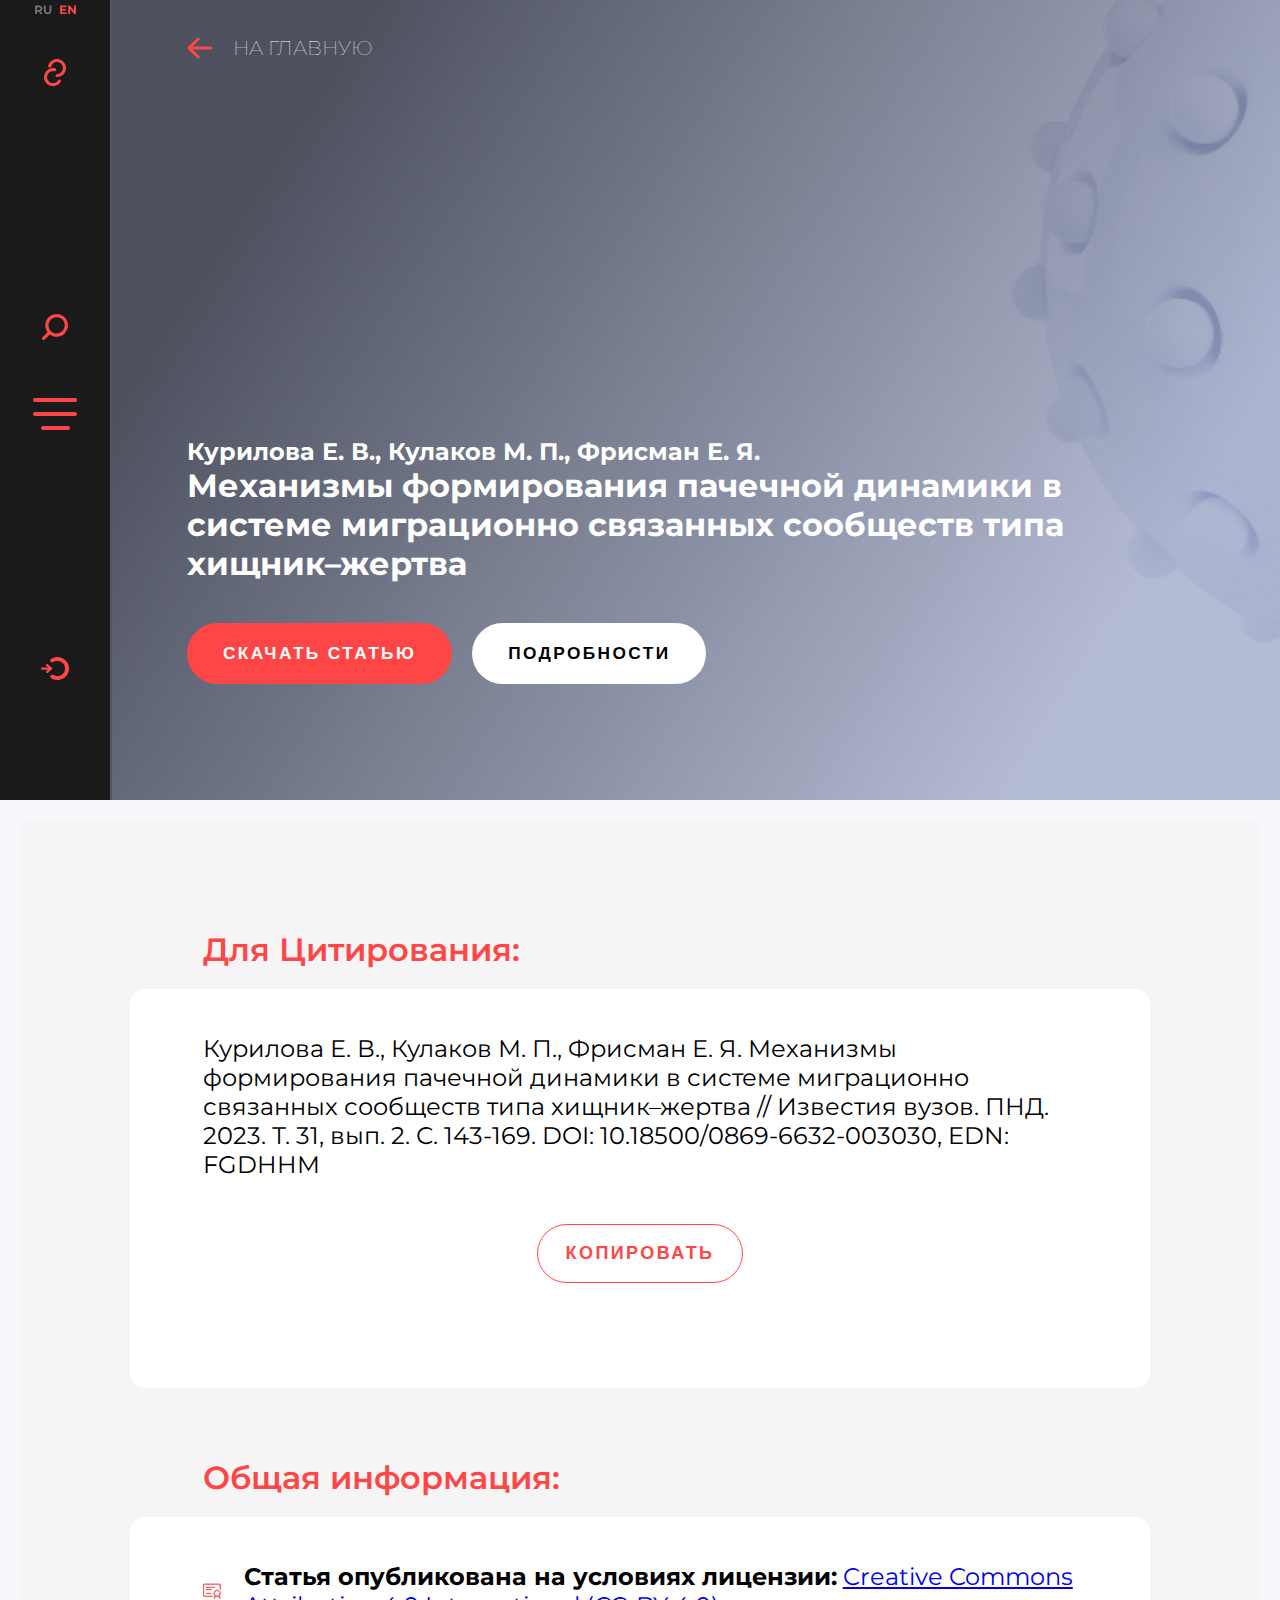
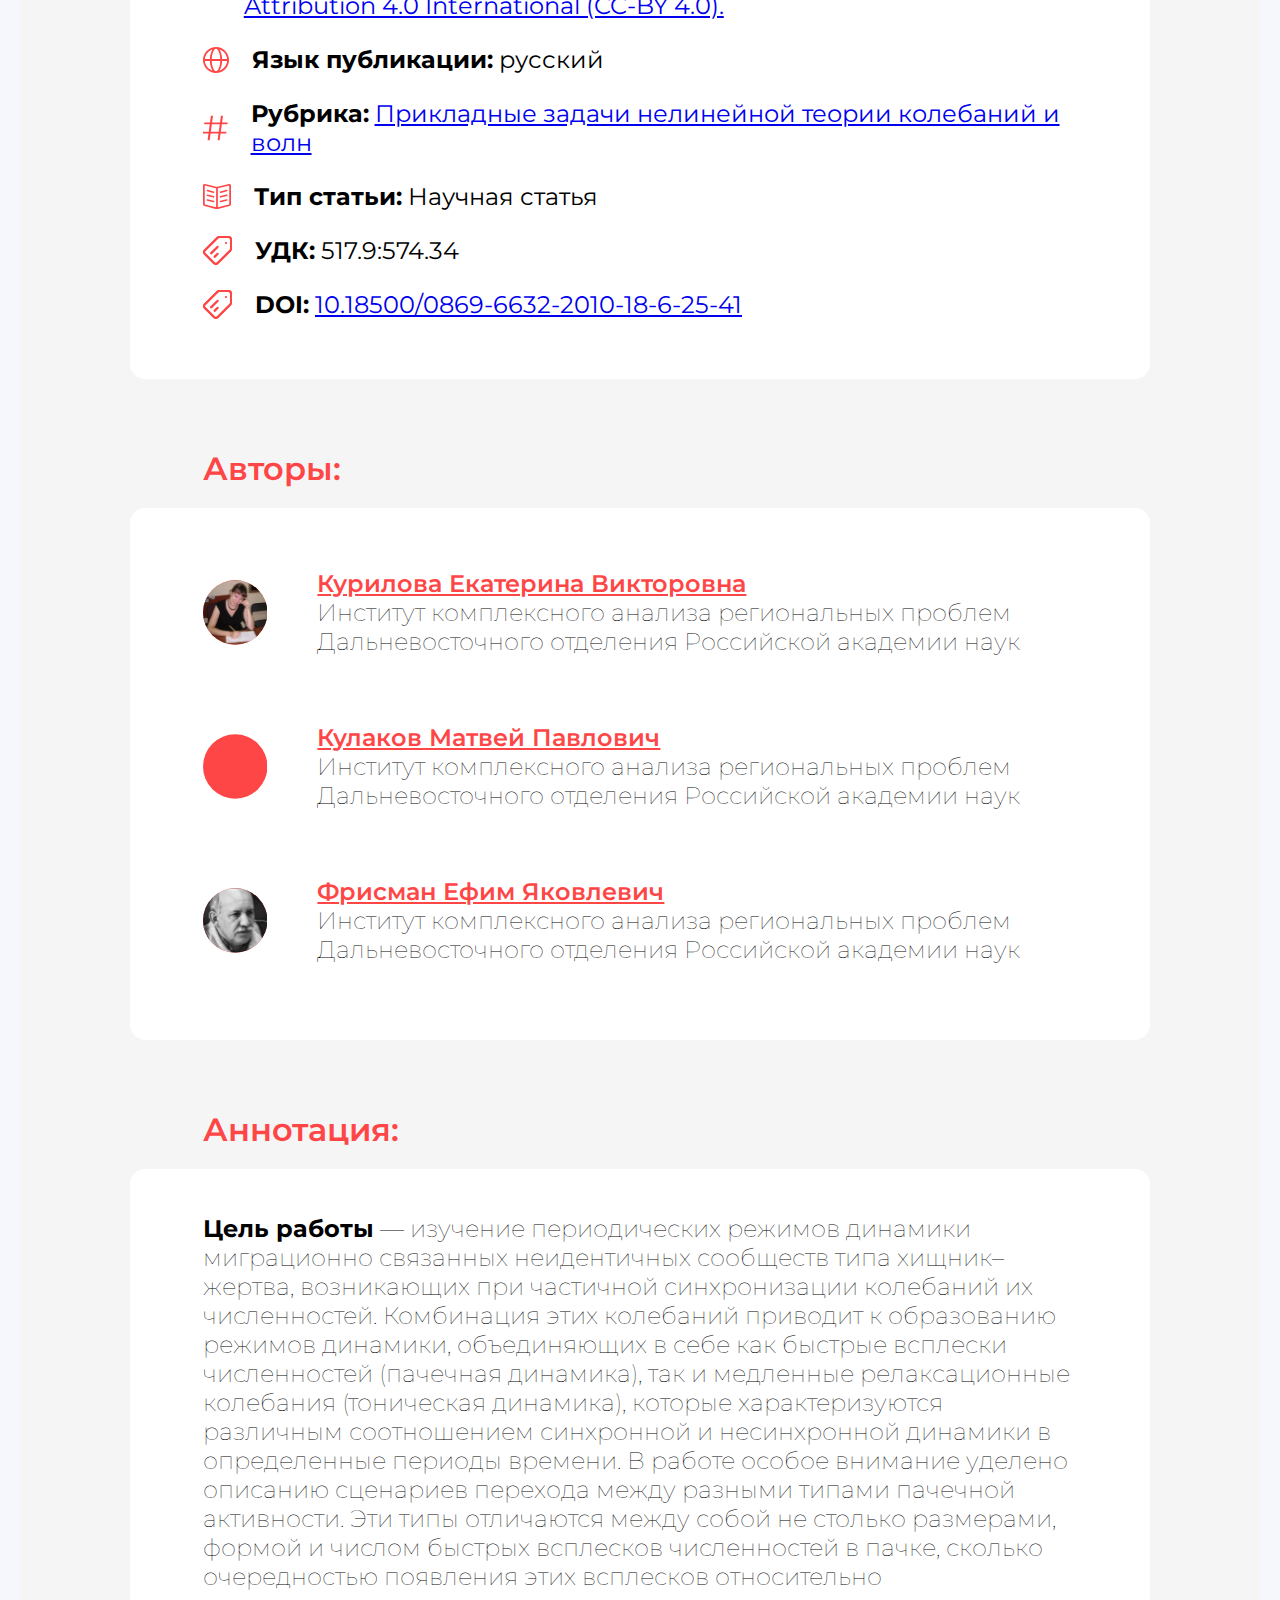
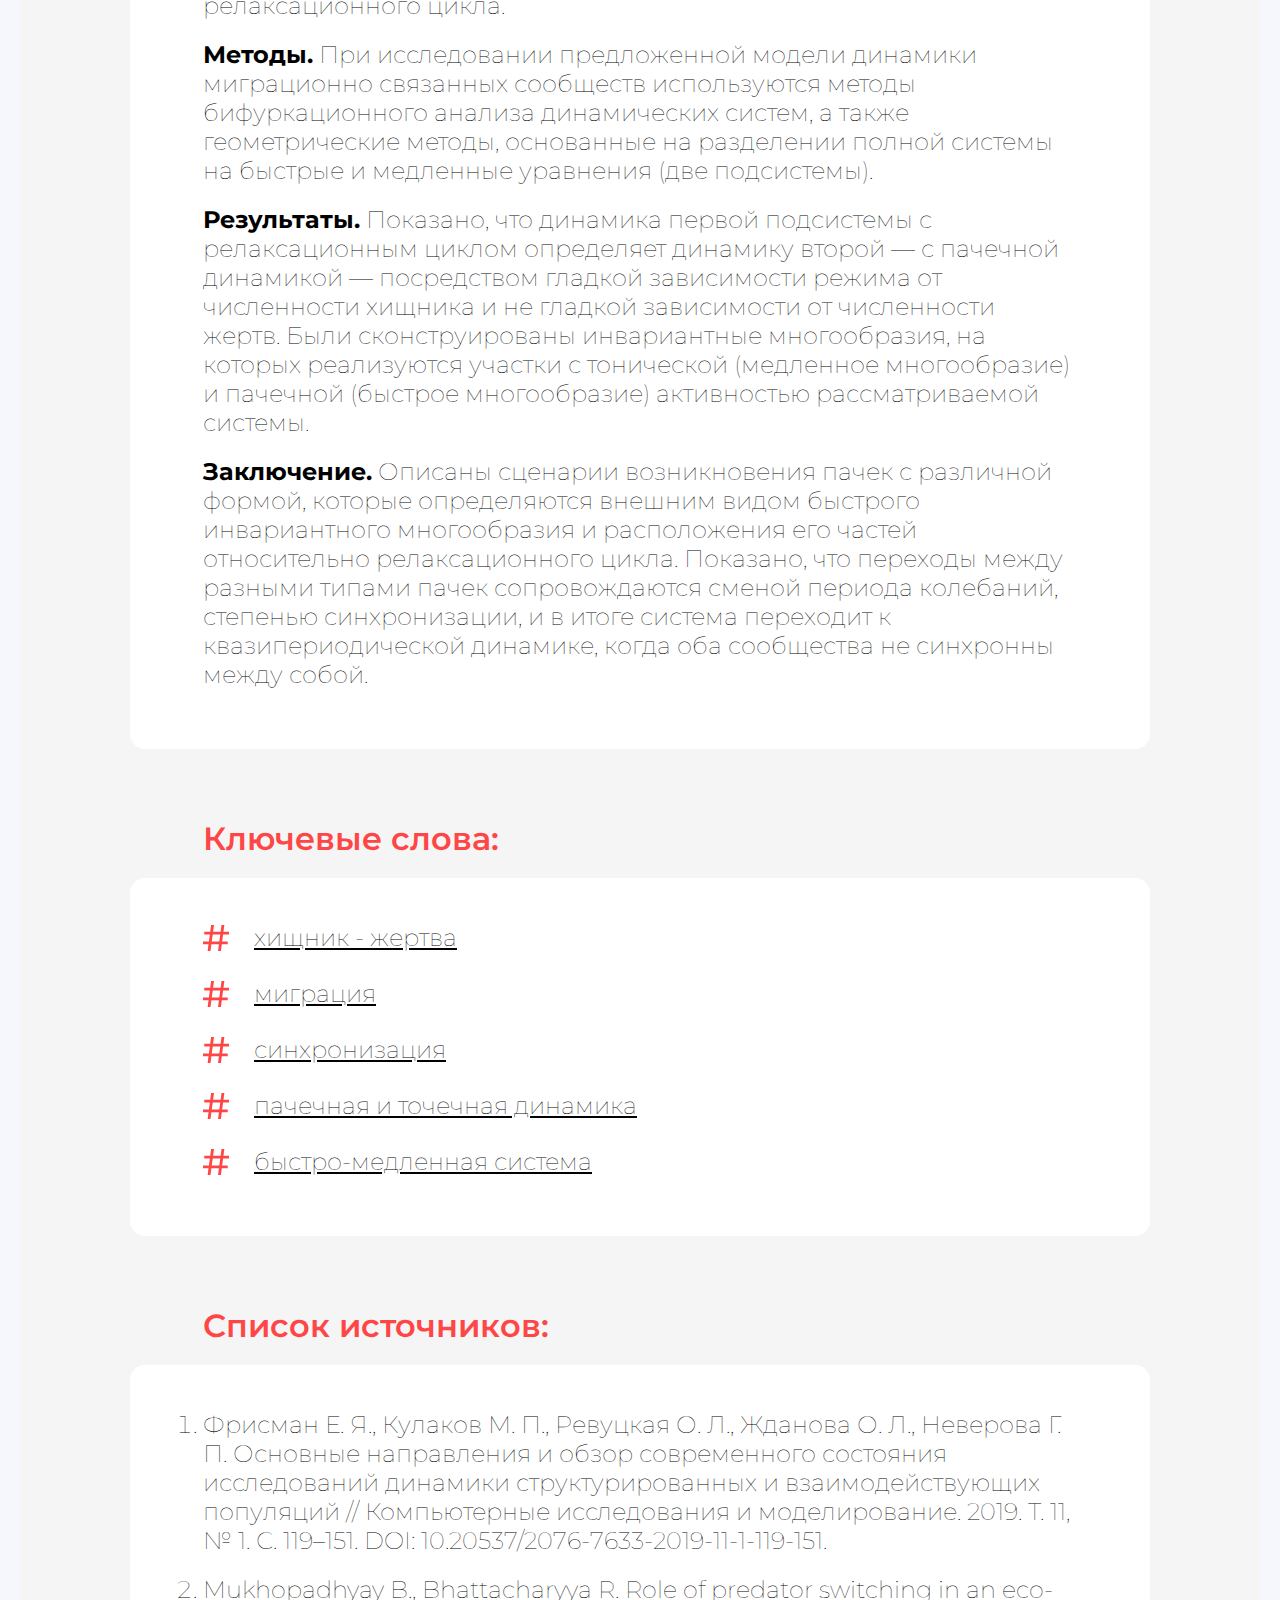
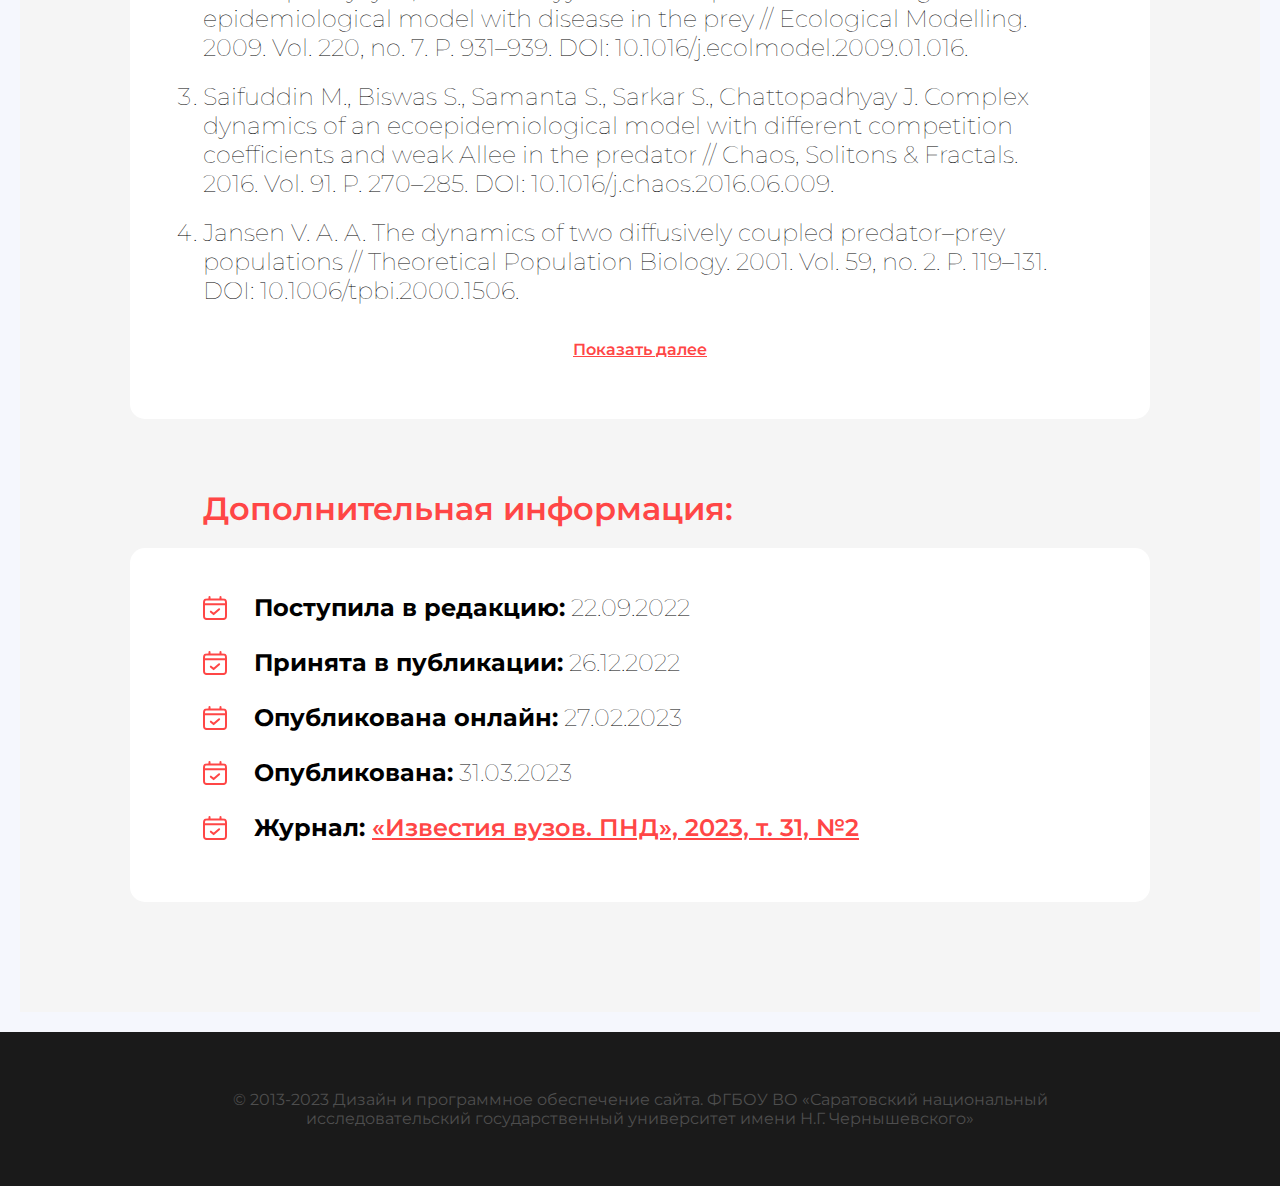
==== commit 64eec598: "1" ====
--- a/article.html
+++ b/article.html
@@ -4,28 +4,51 @@
     <meta charset="UTF-8" />
     <meta name="viewport" content="width=device-width, initial-scale=1.0" />
     <title>Новая статья</title>
-    <link rel="stylesheet" href="./src/css/styles.css">
+    <link rel="stylesheet" href="./src/css/styles.css" />
+    <link href='https://fonts.googleapis.com/css?family=Montserrat' rel='stylesheet'>
   </head>
   <body>
-    <header>
+    <script src="./src/js/func.js"></script>
+    <script src="./src/js/articles-date.js"></script>
+    <article-header>
       <div class="header-content">
         <div class="sidebar">
           <div class="trigger">
-            <div class="linkbtn" onclick="toggleMenu('linksMenu')">
-              <img src="Topbtn.png" alt="" />
-            </div>
-            <div class="center">
-              <div class="Searchbtn" onclick="toggleMenu('searchMenu')">
-                <img src="Search.png" alt="" />
-              </div>
-              <div class="Menubtn" onclick="toggleMenu('menu')">
-                <img src="side3.png" alt="" />
-              </div>
+            <div class="up">
+                <div class="lengbtn" onclick="LengButton(this)">
+                    <svg width="41" height="10" viewBox="0 0 41 10" fill="none" xmlns="http://www.w3.org/2000/svg">
+                        <path id="ru" d="M5.43784 9L3.81784 6.66H3.72184H2.02984V9H0.0858438V0.599999H3.72184C4.46584 0.599999 5.10984 0.724 5.65384 0.972C6.20584 1.22 6.62984 1.572 6.92584 2.028C7.22184 2.484 7.36984 3.024 7.36984 3.648C7.36984 4.272 7.21784 4.812 6.91384 5.268C6.61784 5.716 6.19384 6.06 5.64184 6.3L7.52584 9H5.43784ZM5.40184 3.648C5.40184 3.176 5.24984 2.816 4.94584 2.568C4.64184 2.312 4.19784 2.184 3.61384 2.184H2.02984V5.112H3.61384C4.19784 5.112 4.64184 4.984 4.94584 4.728C5.24984 4.472 5.40184 4.112 5.40184 3.648ZM12.6421 9.144C11.4421 9.144 10.5061 8.812 9.83406 8.148C9.17006 7.484 8.83806 6.536 8.83806 5.304V0.599999H10.7821V5.232C10.7821 6.736 11.4061 7.488 12.6541 7.488C13.2621 7.488 13.7261 7.308 14.0461 6.948C14.3661 6.58 14.5261 6.008 14.5261 5.232V0.599999H16.4461V5.304C16.4461 6.536 16.1101 7.484 15.4381 8.148C14.7741 8.812 13.8421 9.144 12.6421 9.144Z" fill="#727272"/>
+                        <path id="en" d="M31.668 7.44V9H25.164V0.599999H31.512V2.16H27.096V3.984H30.996V5.496H27.096V7.44H31.668ZM40.9188 0.599999V9H39.3228L35.1348 3.9V9H33.2148V0.599999H34.8228L38.9987 5.7V0.599999H40.9188Z" fill="#FF4646"/>
+                    </svg>
+                </div>                    
+                <div class="linkbtn" onclick="toggleMenu('linksMenu')">
+                    <svg width="22" height="28" viewBox="0 0 22 28" fill="none" xmlns="http://www.w3.org/2000/svg">
+                        <path d="M5.47494 8.64321C4.62775 8.59881 3.96395 7.87049 4.15105 7.04303C4.43963 5.76671 5.00347 4.56207 5.81022 3.51637C6.93139 2.06312 8.46856 0.985781 10.2172 0.427736C11.9657 -0.130309 13.8428 -0.142593 15.5986 0.392518C17.3543 0.927628 18.9054 1.98476 20.0455 3.42321C21.1856 4.86166 21.8606 6.61321 21.9807 8.44476C22.1007 10.2763 21.6601 12.101 20.7175 13.6759C19.7749 15.2509 18.375 16.5014 16.7042 17.2611C15.5019 17.8078 14.2003 18.0816 12.8918 18.0711C12.0435 18.0643 11.486 17.2518 11.6362 16.4168C11.7864 15.5819 12.5926 15.0478 13.4382 14.9804C14.1241 14.9257 14.7992 14.7525 15.4326 14.4645C16.5354 13.9631 17.4593 13.1377 18.0814 12.0983C18.7035 11.0588 18.9943 9.85451 18.9151 8.64569C18.8359 7.43686 18.3904 6.28084 17.6379 5.33146C16.8855 4.38208 15.8617 3.68438 14.7029 3.3312C13.5441 2.97803 12.3053 2.98614 11.1512 3.35445C9.99711 3.72276 8.98258 4.4338 8.24261 5.39295C7.8176 5.94383 7.49474 6.56155 7.28488 7.21682C7.02613 8.02474 6.32212 8.68761 5.47494 8.64321Z" fill="#FF4646"/>
+                        <path d="M16.1683 20.4554C16.9751 20.7175 17.4278 21.5928 17.0329 22.3437C16.4238 23.5018 15.5674 24.5195 14.5175 25.3208C13.0584 26.4343 11.2948 27.0771 9.46135 27.1635C7.62792 27.25 5.81162 26.7761 4.2542 25.8048C2.69678 24.8335 1.4721 23.4109 0.743147 21.7264C0.0141932 20.0419 -0.18446 18.1753 0.173626 16.3751C0.531712 14.5749 1.42955 12.9264 2.74766 11.6491C4.06577 10.3717 5.74162 9.52613 7.55219 9.22477C8.855 9.00792 10.1831 9.08028 11.4443 9.42907C12.2619 9.6552 12.5901 10.5844 12.2289 11.352C11.8677 12.1196 10.9508 12.4268 10.1165 12.2731C9.43989 12.1484 8.74292 12.141 8.05659 12.2552C6.86161 12.4541 5.75555 13.0122 4.8856 13.8553C4.01565 14.6983 3.42307 15.7863 3.18674 16.9744C2.9504 18.1626 3.08151 19.3945 3.56262 20.5063C4.04373 21.6181 4.85202 22.557 5.87992 23.198C6.90782 23.8391 8.10657 24.1519 9.31664 24.0948C10.5267 24.0377 11.6907 23.6135 12.6537 22.8786C13.2068 22.4565 13.6785 21.9433 14.0509 21.3647C14.5099 20.6513 15.3615 20.1932 16.1683 20.4554Z" fill="#FF4646"/>
+                    </svg>
+                </div>                             
+            </div>
+            <div class="center"> 
+                <div class="Searchbtn" onclick="toggleMenu('searchMenu')">
+                    <svg width="26" height="26" viewBox="0 0 26 26" fill="none" xmlns="http://www.w3.org/2000/svg" >
+                        <path d="M14.6263 0C11.611 0.00365486 8.72015 1.20312 6.58796 3.33531C4.45578 5.46749 3.25631 8.35831 3.25265 11.3737C3.26068 13.8231 4.06686 16.2032 5.54905 18.1534L0.479049 23.2234C0.327498 23.3741 0.207173 23.5532 0.12497 23.7505C0.042766 23.9478 0.000298935 24.1594 1.57253e-06 24.3731C-0.000295789 24.5868 0.0415824 24.7985 0.123237 24.996C0.204891 25.1936 0.324717 25.373 0.475848 25.5242C0.62698 25.6753 0.806447 25.7951 1.00397 25.8768C1.20149 25.9584 1.41318 26.0003 1.62691 26C1.84064 25.9997 2.05221 25.9572 2.2495 25.875C2.4468 25.7928 2.62593 25.6725 2.77664 25.521L7.84664 20.4509C9.79677 21.9331 12.1769 22.7393 14.6263 22.7473C17.6428 22.7473 20.5358 21.5491 22.6687 19.4161C24.8017 17.2831 26 14.3902 26 11.3737C26 8.35719 24.8017 5.46425 22.6687 3.33127C20.5358 1.19829 17.6428 0 14.6263 0ZM14.6263 19.4977C13.0195 19.4977 11.4488 19.0213 10.1128 18.1286C8.77685 17.2359 7.73557 15.9671 7.12068 14.4826C6.50579 12.9981 6.34491 11.3647 6.65838 9.78875C6.97184 8.21284 7.74559 6.76527 8.88175 5.6291C10.0179 4.49293 11.4655 3.71919 13.0414 3.40572C14.6173 3.09225 16.2508 3.25314 17.7353 3.86803C19.2197 4.48292 20.4885 5.5242 21.3812 6.86019C22.2739 8.19618 22.7504 9.76689 22.7504 11.3737C22.7479 13.5275 21.8911 15.5924 20.3681 17.1154C18.8451 18.6385 16.7802 19.4952 14.6263 19.4977Z" fill="#FF4646"/>
+                    </svg>                               
+                </div>
+                <div class="Menubtn" onclick="toggleMenu('menu')">
+                    <svg width="44" height="32" viewBox="0 0 44 32" fill="none" xmlns="http://www.w3.org/2000/svg">
+                        <rect width="44" height="4" rx="2" fill="#FF4646"/>
+                        <rect y="14" width="44" height="4" rx="2" fill="#FF4646"/>
+                        <rect x="8" y="28" width="29" height="4" rx="2" fill="#FF4646"/>
+                    </svg>                                
+                </div>
             </div>
             <div class="authbtn" onclick="toggleMenu('authMenu')">
-              <img src="auth.png" alt="" />
-            </div>
-          </div>
+                <svg width="28" height="23" viewBox="0 0 28 23" fill="none" xmlns="http://www.w3.org/2000/svg">
+                    <path d="M1.24674 12.6574L6.982 12.6574L5.36117 14.1058C4.86245 14.5515 4.86245 15.2201 5.36117 15.6657C5.85989 16.1114 6.60796 16.1114 7.10668 15.6657L10.8471 12.3231C10.9718 12.2117 11.0964 12.1003 11.0964 11.9889C11.2211 11.766 11.2211 11.4318 11.0964 11.0975C10.9718 10.9861 10.9718 10.8747 10.8471 10.7632L7.10668 7.42061C6.85732 7.19777 6.48328 7.08635 6.23393 7.08635C5.98457 7.08635 5.61053 7.19777 5.36117 7.42061C4.86245 7.8663 4.86245 8.53482 5.36117 8.9805L6.982 10.429L1.24674 10.429C0.498661 10.429 -5.76229e-05 10.8747 -5.76948e-05 11.5432C-5.77667e-05 12.2117 0.49866 12.6574 1.24674 12.6574Z" fill="#FF4646"/>
+                    <path d="M9.75217 4.75067C8.98869 3.9872 8.98112 2.73302 9.86276 2.10973C11.1734 1.18317 12.6696 0.536917 14.258 0.220974C16.4887 -0.222756 18.801 0.00498277 20.9024 0.875391C23.0037 1.7458 24.7998 3.21978 26.0634 5.11095C27.327 7.00211 28.0015 9.22552 28.0015 11.5C28.0015 13.7745 27.327 15.9979 26.0634 17.8891C24.7998 19.7802 23.0037 21.2542 20.9024 22.1246C18.801 22.995 16.4887 23.2228 14.258 22.779C12.6696 22.4631 11.1734 21.8168 9.86276 20.8903C8.98112 20.267 8.98869 19.0128 9.75217 18.2493C10.5156 17.4859 11.746 17.5133 12.6788 18.0571C13.4011 18.4782 14.1919 18.7793 15.0208 18.9442C16.4931 19.237 18.0192 19.0867 19.4061 18.5123C20.793 17.9378 21.9784 16.965 22.8124 15.7168C23.6464 14.4686 24.0915 13.0012 24.0915 11.5C24.0915 9.99885 23.6464 8.5314 22.8124 7.28323C21.9784 6.03506 20.793 5.06223 19.4061 4.48776C18.0192 3.91329 16.4931 3.76298 15.0208 4.05585C14.1919 4.22071 13.4011 4.52184 12.6788 4.94295C11.746 5.48674 10.5156 5.51415 9.75217 4.75067Z" fill="#FF4646"/>
+                </svg>                            
+            </div>
+        </div>
           <div class="menu" id="linksMenu">
             <a href="#">WoS: 0.13</a>
             <a href="#">SCOPUS: 1.2</a>
@@ -50,23 +73,14 @@
             <a href="#">Ранний доступ</a>
           </div>
           <div class="menu" id="searchMenu">
-            <input type="text" id="searchInput" placeholder="Введите текст для поиска" />
             <div class="dropdown">
-              <input
-                type="text"
-                class="dropdown-btn"
-                placeholder="Выберите ключевое слово"
-                readonly
-                onclick="toggleDropdown()"
-              />
-              <div class="dropdown-content" id="dropdown-content">
-                <a href="#" onclick="selectKeyword('Ключевое слово 1')">Ключевое слово 1</a>
-                <a href="#" onclick="selectKeyword('Ключевое слово 2')">Ключевое слово 2</a>
-                <a href="#" onclick="selectKeyword('Ключевое слово 3')">Ключевое слово 3</a>
-              </div>
-            </div>
-            <button onclick="search()">Искать</button>
-          </div>
+                <input type="text" class="dropdown-btn" id="keywordInput" 
+                       placeholder="Выберите ключевое слово" readonly 
+                       onclick="toggleDropdown()">
+                <div class="dropdown-content" id="dropdown-content"></div>
+            </div>
+            <button onclick="performSearch()">Искать</button>
+        </div>
           <div class="menu" id="authMenu">
             <input type="text" id="login" placeholder="Логин" />
             <input type="password" id="password" placeholder="Пароль" />
@@ -75,7 +89,7 @@
         </div>
         <div class="header-right-wrapper">
           <div class="contact-info">
-            <a href="main.html" class="link">
+            <a href="index.html" class="link">
               <svg
                 width="26"
                 height="22"
@@ -94,7 +108,7 @@
               на главную</a
             >
           </div>
-          <div class="headline">
+          <div class="headline-a">
             <h2>Курилова Е. В., Кулаков М. П., Фрисман Е. Я.</h2>
             <h1>
               Механизмы формирования пачечной динамики в системе миграционно связанных сообществ
@@ -106,19 +120,20 @@
             </div>
           </div>
         </div>
-        <script src="func.js"></script>
+        <script src="./src/js/func.js"></script>
       </div>
-    </header>
+    </article-header>
     <main>
       <div class="article-content">
         <div class="block">
           <h4 class="block_title">Для Цитирования:</h4>
           <div class="block_content">
-            <div class="first">
+            <div class="first" id="textSource">
               Курилова Е. В., Кулаков М. П., Фрисман Е. Я. Механизмы формирования пачечной динамики
               в системе миграционно связанных сообществ типа хищник–жертва // Известия вузов. ПНД.
               2023. Т. 31, вып. 2. С. 143-169. DOI: 10.18500/0869-6632-003030, EDN: FGDHHM
-              <button class="main-btns">Копировать</button>
+              <button class="main-btns" onclick="copyToClipboard()">Копировать</button>
+              <div id="status"></div>
             </div>
           </div>
         </div>
@@ -680,6 +695,5 @@
         исследовательский государственный университет имени Н.Г. Чернышевского»
       </p>
     </footer>
-    <script src="./src/js/func.js"></script>
   </body>
 </html>
--- a/src/css/styles.css
+++ b/src/css/styles.css
@@ -21,7 +21,7 @@
 }
 
 header {
-  background-image: url('../img/png/top.png');
+  background-image: url('/src/img/png/top.png');
   background-size: cover;
   background-position: center;
   background-repeat: no-repeat;
@@ -31,6 +31,17 @@
   color: #ffffff;
 }
 
+article-header {
+  background-image: url('/src/img/png/topArticle.png');
+  background-size: cover;
+  background-position: center;
+  background-repeat: no-repeat;
+  min-height: 50rem;
+  height: 100%;
+  min-width: screen;
+  color: #ffffff;
+}
+
 .sidebar {
   position: relative;
   min-height: 50rem;
@@ -83,6 +94,30 @@
   height: fit-content;
   margin-bottom: 116px;
   cursor: pointer;
+}
+
+.lengbtn {
+  background: none;
+  border: none;
+  padding: 0;
+  cursor: pointer;
+}
+
+.lengbtn.active #ru {
+  fill: #FF4646;
+}
+
+.lengbtn.active #en {
+  fill: #727272;
+}
+
+.activebtn, .iconbtn:hover path {
+  stroke: white;
+  fill: white;
+}
+.activebtn .iconbtn:hover svg {
+  stroke: white;
+  fill: white;
 }
 
 .menu {
@@ -230,6 +265,18 @@
   font-weight: 400;
 }
 
+.contact-info a {
+  display: flex;
+  align-items: center;
+  gap: 20px;
+  max-width: 18rem;
+  font-weight: lighter;
+  font-size: 20px;
+  color: white;
+  text-decoration: none;
+  text-transform: uppercase;
+}
+
 .headline {
   display: flex;
   flex-direction: column;
@@ -326,430 +373,78 @@
   color: #ff4646;
 }
 
-.section-info {
+.info-section {
   display: grid;
   grid-template-columns: repeat(auto-fill, minmax(272px, 1fr));
-  gap: 44px;
+  gap: 50px;
   padding: 5rem;
 }
 
-.info__card {
+.info-card {
   display: flex;
   width: 100%;
   min-height: 19rem;
   border: none;
   cursor: pointer;
   font-size: x-large;
-  background-color: #d0d9ef;
+  background-image: url(/src/img/png/cardcolor.png);
+  background-repeat: no-repeat;
+  background-size: cover;
   border-radius: 5px;
+  transition: background-color 0.4s ease, color 0.4s ease-in-out;
   background-blend-mode: overlay;
   text-align: start;
-  padding: 25px 24px;
   position: relative;
   overflow: hidden;
-  flex-direction: column;
   align-items: flex-start;
   justify-content: flex-end;
-  transition: background .5s ease-in-out, color .5s ease-in-out;
-}
-
-
-.info__picture{
+}
+
+.info-picture{
+  opacity: 50%;
   position: absolute;
   top: 0;
   right: 0;
   z-index: 5;
 }
 
-.info__card:hover{
-  background-color: #ff4646;
-  transition: background .5s ease-in-out, color .5s ease-in-out;
-  color: #fff;
-}
-
-.info__card:hover #alert path{
-  fill: white;
-  stroke: white;
-}
-
-
-
-
-
-
-
-
-
-
-
-
-
-
-
-
-
-
-
-
-
-.info-card h3 {
-  width: 100%;
-  vertical-align: bottom;
-}
-
-#alert{
+#icon{
   position: absolute;
   top: 26px;
   left: 25px;
   z-index: 5;
 }
 
-#alert path{
-  fill: red;
-  stroke: red;
-}
-
-footer {
-  position: relative;
-  display: flex;
-  justify-content: center;
-  align-items: center;
-  background-color: #1a1a1a;
-  margin: auto;
-  padding: 58px 0;
+svg[alt="goal"] path, svg[alt="authors"] path{ 
+  fill: none !important;
+}
+
+svg {
+  path{
+    transition: stroke 0.3s ease, color 0.3s ease-in-out, fill 0.3s ease, color 0.3s ease-in-out;
+  }
+}
+
+#icon path{
+  fill: #FF4646;
+  stroke: #FF4646;
+}
+
+.info-card:hover {
+  background-color: #ff4646;
+  color: #fff;
+}
+
+.info-card:hover #icon path{
+  fill: white;
+  stroke: white;
+}
+
+.info-card h3 {
+  margin-top: auto;
+  margin-bottom: 0;
   width: 100%;
-  text-align: center;
-}
-
-footer p {
-  max-width: 822px;
-  color: #4e4e4e;
-}
-
-@media (max-width: 760px) {
-  .releases-btn,
-  .download-btn {
-    min-width: 100%;
-    justify-content: center;
-    font-size: 12px;
-  }
-
-  .info-section {
-    padding: 0;
-  }
-
-  footer {
-    padding: 24px 0;
-    width: 100%;
-  }
-
-  footer p {
-    padding: 0 10px;
-  }
-}
-
-@media (max-width: 620px) {
-  .sidebar {
-    min-width: 68px;
-  }
-
-  .headline h1 {
-    font-size: 14px;
-  }
-
-  .headline h2 {
-    font-size: 36px;
-  }
-
-  .buttons {
-    margin-top: 10px;
-  }
-}
-
-
-* {
-  padding: 0;
-  margin: 0;
-}
-
-
-
-.sidebar {
-  position: relative;
-  min-height: 50rem;
-  min-width: 110px;
-  background-color: #1a1a1a;
-  border-right: 0.15rem solid #525464;
-  transition: left 0.3s ease;
-}
-
-.trigger {
-  display: flex;
-  flex-direction: column;
-  align-items: center;
-  justify-content: space-between;
-  min-height: 100%;
-  text-align: center;
-  width: 100%;
-  transition: background-color 0.3s;
-}
-
-.center {
-  display: flex;
-  flex-direction: column;
-  gap: 54px;
-}
-
-.trigger .Menubtn {
-  background-position: center;
-  background-repeat: no-repeat;
-  height: fit-content;
-  cursor: pointer;
-}
-
-.trigger .Searchbtn {
-  background-position: center;
-  background-repeat: no-repeat;
-  height: fit-content;
-  cursor: pointer;
-}
-
-.trigger .linkbtn {
-  margin-top: 40px;
-  background-position: center;
-  background-repeat: no-repeat;
-  height: fit-content;
-  cursor: pointer;
-}
-
-.trigger .authbtn {
-  height: fit-content;
-  margin-bottom: 116px;
-  cursor: pointer;
-}
-
-.menu {
-  display: none;
-  flex-direction: column;
-  align-items: center;
-  position: absolute;
-  left: 101%;
-  top: 0;
-  height: 50rem;
-  background-color: #1a1a1a;
-  width: 400%;
-}
-
-.menu a {
-  color: white;
-  text-decoration: none;
-  padding: 10px;
-  display: block;
-  text-align: center;
-  width: 95.5%;
-  margin-top: 0.7rem;
-  transition: background-color 0.3s;
-}
-
-.menu a:hover {
-  color: #ff4646;
-}
-
-#searchMenu input,
-#authMenu input {
-  position: relative;
-  top: 30%;
-  left: 20%;
-  padding: 10px;
-  margin-bottom: 10px;
-  width: 50%;
-  border: none;
-  background-color: #1a1a1a;
-  border: 1px solid #d32;
-  color: #ffffff;
-}
-
-#searchMenu button {
-  position: relative;
-  top: 50%;
-  left: 40%;
-  background-color: #ff4646;
-  padding: 10px 20px;
-  border-radius: 5.7rem;
-  border: none;
-  color: white;
-  padding: 10px 20px;
-  cursor: pointer;
-  transition: background-color 0.3s;
-}
-
-#authMenu button {
-  position: relative;
-  top: 50%;
-  left: -18%;
-  background-color: #ff4646;
-  padding: 10px 20px;
-  border-radius: 5.7rem;
-  border: none;
-  color: white;
-  padding: 10px 20px;
-  cursor: pointer;
-  transition: background-color 0.3s;
-}
-
-#searchMenu button:hover,
-#authMenu button:hover {
-  background-color: #d32;
-}
-
-.dropdown {
-  width: 80%;
-  margin-bottom: 10px;
-  position: relative;
-  top: 40%;
-  left: 10%;
-}
-
-.dropdown-btn {
-  width: 100%;
-  padding: 10px;
-  border: none;
-  background-color: #444444;
-  color: white;
-  cursor: pointer;
-  text-align: left;
-  margin: 0;
-}
-
-.dropdown-content {
-  display: none;
-  position: absolute;
-  background-color: #333333;
-  width: 100%;
-  z-index: 1;
-}
-
-.dropdown-content a {
-  color: white;
-  padding: 10px;
-  text-decoration: none;
-  display: block;
-  text-align: left;
-}
-
-.dropdown-content a:hover {
-  background-color: gray;
-}
-
-.header-content {
-  display: flex;
-  min-height: 100%;
-  width: 100%;
-}
-
-.header-right-wrapper {
-  display: flex;
-  flex-direction: column;
-  min-height: 100%;
-  max-width: 100%;
-  justify-content: space-between;
-  gap: 48px;
-  padding: 36px 75px 116px;
-}
-
-@media (max-width: 760px) {
-  .header-right-wrapper {
-    padding: 24px 36px 80px;
-    gap: 36px;
-  }
-}
-
-.contact-info {
-  display: flex;
-  align-items: center;
-  gap: 20px;
-  max-width: 18rem;
-  font-weight: lighter;
-  font-size: 20px;
-}
-
-.contact-info a {
-  display: flex;
-  align-items: center;
-  gap: 20px;
-  max-width: 18rem;
-  font-weight: lighter;
-  font-size: 20px;
-  color: white;
-  text-decoration: none;
-  text-transform: uppercase;
-}
-
-.headline {
-  display: flex;
-  flex-direction: column;
-  gap: 21px;
-  min-width: 100%;
-  margin-top: 0rem;
-  letter-spacing: 0.15rem;
-}
-
-.headline h1 {
-  max-width: 874px;
-  font-size: 40px;
-  font-weight: 500;
-}
-
-.headline h2 {
-  font-weight: lighter;
-  font-size: 20px;
-  font-weight: 400;
-  text-transform: uppercase;
-}
-
-.contact-info {
-  left: 10%;
-}
-
-.buttons {
-  display: flex;
-  align-items: center;
-  gap: 20px;
-  margin-top: 40px;
-  min-width: 100%;
-  flex-wrap: wrap;
-}
-
-.releases-btn,
-.download-btn {
-  display: flex;
-  min-width: fit-content;
-  padding: 20px 36px;
-  border-radius: 5.7rem;
-  border: none;
-  color: white;
-  cursor: pointer;
-  letter-spacing: 0.15rem;
-  font-size: 108%;
-  font-weight: bold;
-}
-
-.releases-btn {
-  background-color: #ff4646;
-  color: #ffffff;
-}
-
-.download-btn {
-  background-color: #ffffff;
-  color: #000000;
-}
-
-.releases-btn:hover {
-  background-color: #d32;
-}
-
-.download-btn:hover {
-  background-color: #d0d9ef;
+  padding: 20px;
 }
 
 .article-content {
@@ -967,6 +662,36 @@
   }
 
   .headline h2 {
+    font-size: 36px;
+  }
+
+  .headline-a {
+    display: flex;
+    flex-direction: column;
+    gap: 21px;
+    min-width: 100%;
+    margin-top: 0rem;
+    letter-spacing: 0.15rem;
+  }
+  
+  .headline-a h1 {
+    max-width: 874px;
+    font-size: 40px;
+    font-weight: 500;
+  }
+  
+  .headline-a h2 {
+    font-weight: lighter;
+    font-size: 20px;
+    font-weight: 400;
+    text-transform: uppercase;
+  }
+
+  .headline-a h1 {
+    font-size: 14px;
+  }
+
+  .headline-a h2 {
     font-size: 32px;
   }
 
